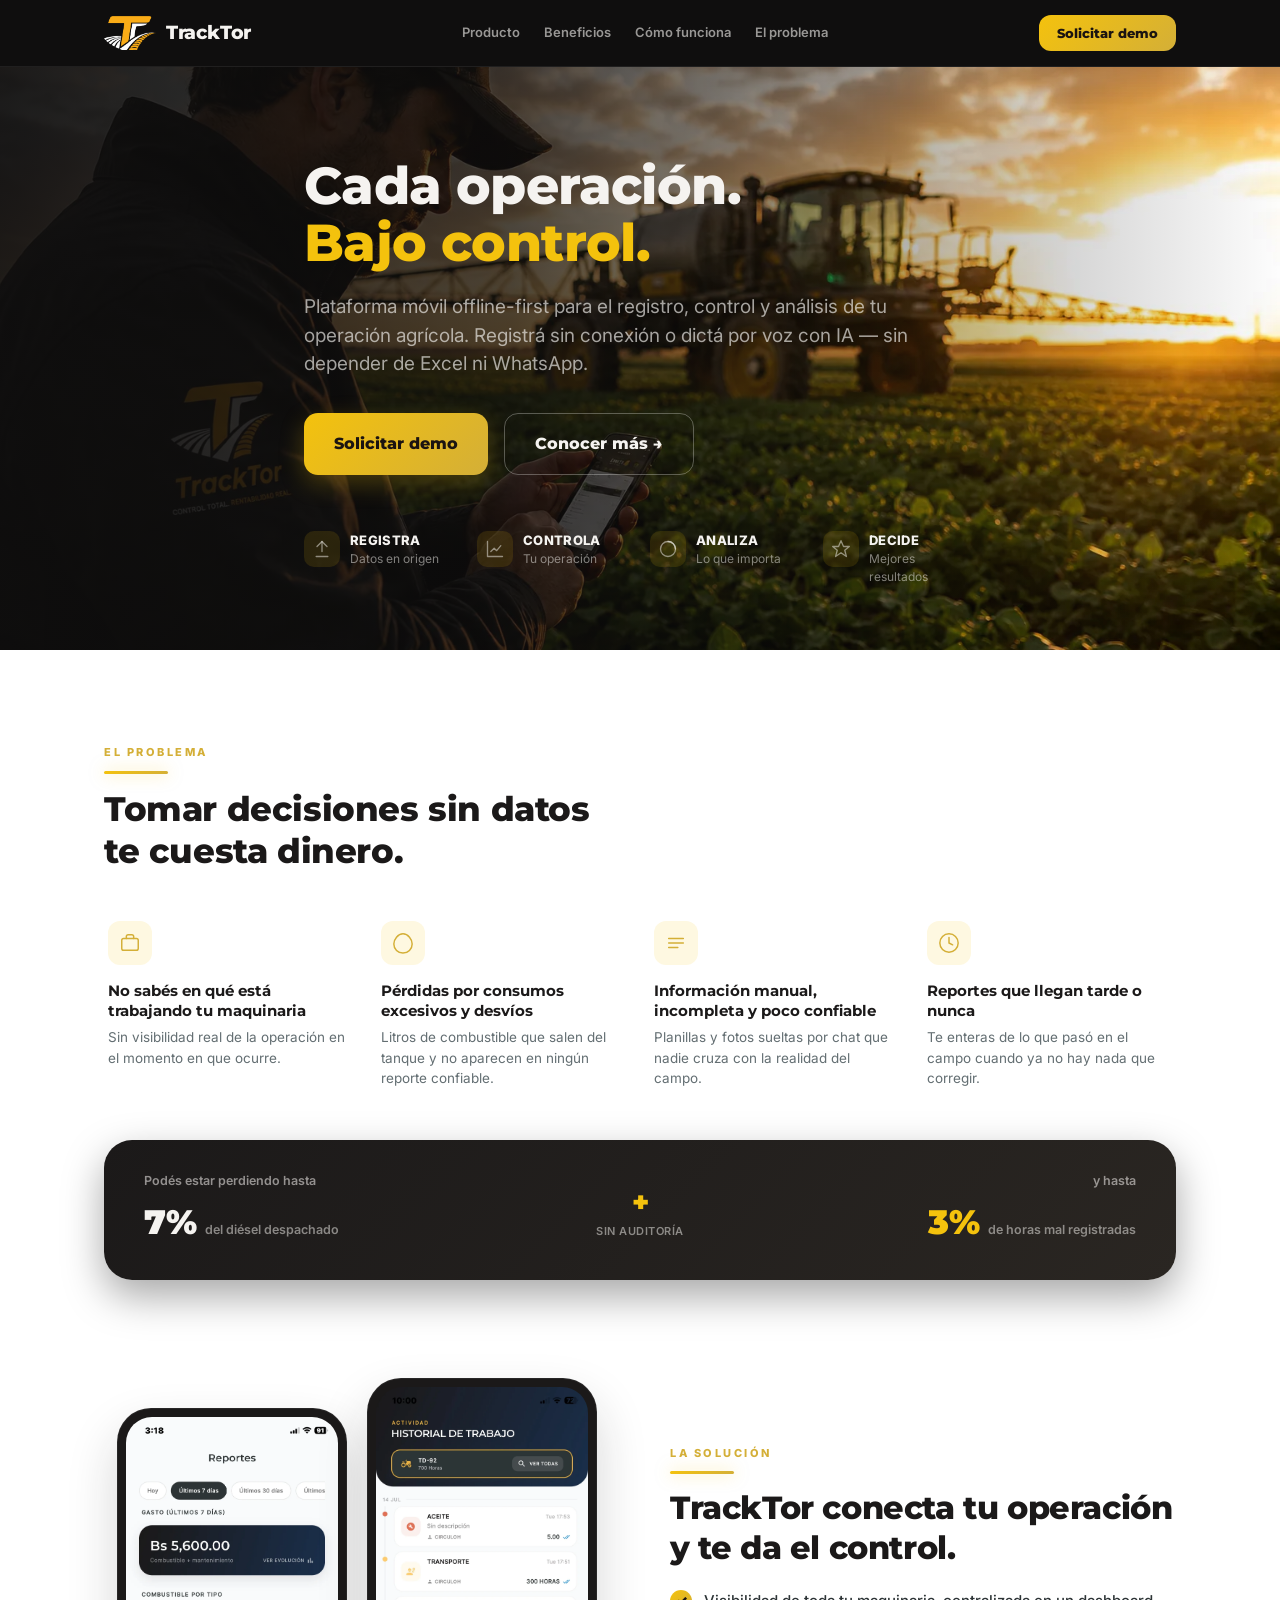
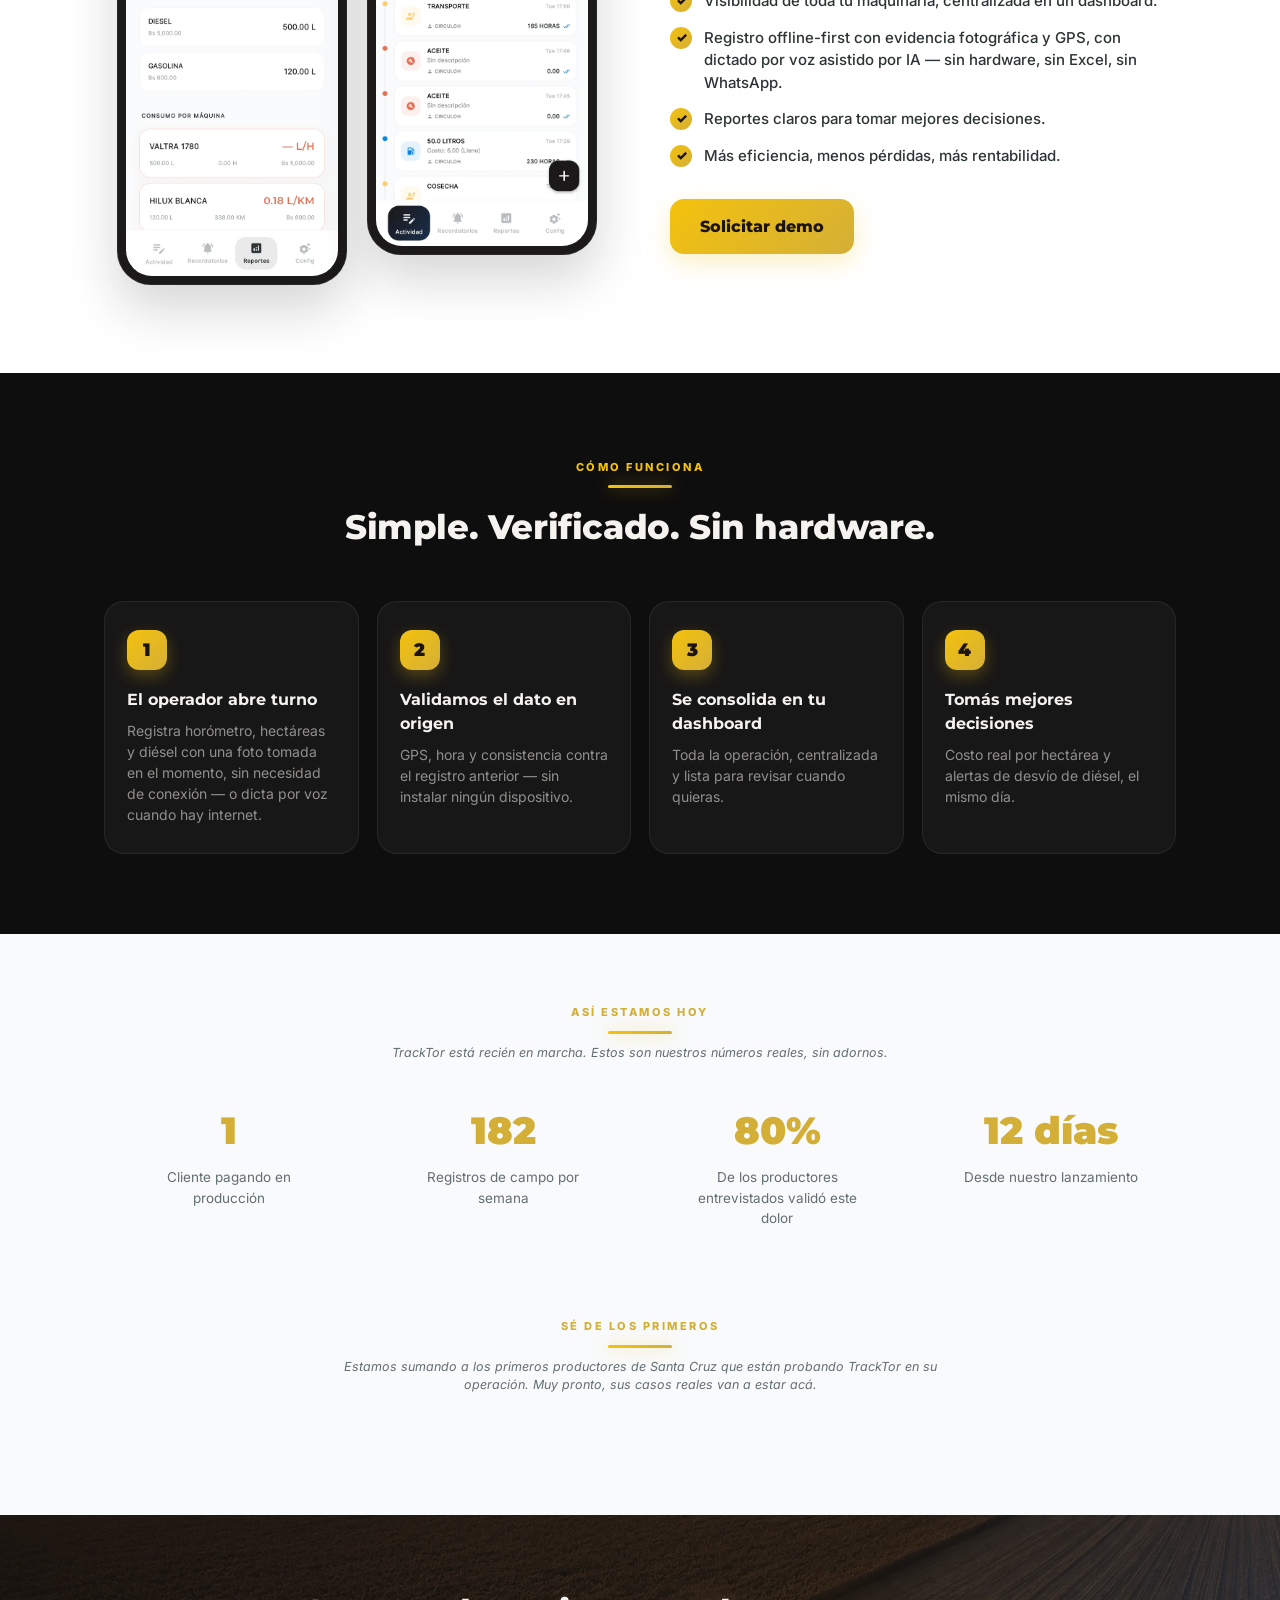
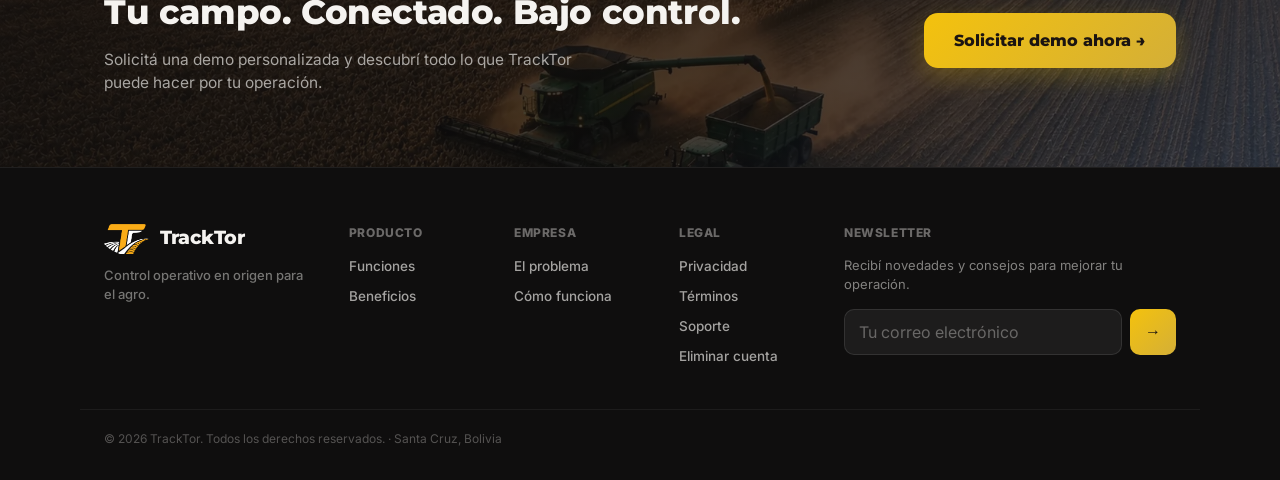
==== index.html @ 46e27c2b "Corrige la responsividad de la landing en móvil El problema principal era scroll horizontal en toda " ====
<!DOCTYPE html>
<html lang="es">
<head>
  <meta charset="UTF-8" />
  <meta name="viewport" content="width=device-width, initial-scale=1.0" />
  <title>TrackTor — Control total, máximo rendimiento.</title>
  <meta name="description" content="TrackTor digitaliza la operación de tus maquinarias en el origen. Registro asistido con evidencia fotográfica y GPS, sin depender de Excel ni WhatsApp, y reportes claros para decidir mejor." />
  <link rel="canonical" href="https://tracktor.lat/" />

  <!-- Favicons e íconos -->
  <link rel="icon" href="assets/favicon-32.png" sizes="32x32" type="image/png" />
  <link rel="icon" href="assets/favicon-16.png" sizes="16x16" type="image/png" />
  <link rel="apple-touch-icon" href="assets/apple-touch-icon.png" />
  <link rel="manifest" href="manifest.json" />
  <meta name="theme-color" content="#F5A623" />

  <!-- Open Graph (previews en WhatsApp / redes) -->
  <meta property="og:type" content="website" />
  <meta property="og:site_name" content="TrackTor" />
  <meta property="og:url" content="https://tracktor.lat/" />
  <meta property="og:title" content="TrackTor — Control total, máximo rendimiento." />
  <meta property="og:description" content="Plataforma móvil para el registro verificado, control y análisis de la operación agrícola, sin depender de Excel ni WhatsApp." />
  <meta property="og:image" content="https://tracktor.lat/assets/og-image.jpg" />
  <meta property="og:locale" content="es_BO" />
  <meta name="twitter:card" content="summary_large_image" />
  <meta name="twitter:title" content="TrackTor — Control total, máximo rendimiento." />
  <meta name="twitter:description" content="Monitoreo en tiempo real de toda tu maquinaria, sin depender de Excel ni WhatsApp." />
  <meta name="twitter:image" content="https://tracktor.lat/assets/og-image.jpg" />

  <!-- Tipografía TrackTor: Montserrat (títulos/KPIs) + Inter (cuerpo) -->
  <link rel="preconnect" href="https://fonts.googleapis.com" />
  <link rel="preconnect" href="https://fonts.gstatic.com" crossorigin />
  <link href="https://fonts.googleapis.com/css2?family=Inter:wght@400;500;600;700&family=Montserrat:wght@600;700;800;900&display=swap" rel="stylesheet" />

  <!-- Precarga del hero para mejorar LCP -->
  <link rel="preload" as="image" href="assets/hero-user-tracktor.webp" />

  <link rel="stylesheet" href="styles.css" />
</head>
<body>
  <!-- ============ NAV ============ -->
  <header class="nav">
    <div class="container nav__inner">
      <div class="brand">
        <img src="assets/logo-foreground-dark-icon.png" alt="TrackTor" class="brand__logo" width="719" height="472" />
        <span class="brand__name">TrackTor</span>
      </div>
      <nav class="nav__links" id="navLinks">
        <a href="#solution" class="nav__link">Producto</a>
        <a href="#results" class="nav__link">Beneficios</a>
        <a href="#how" class="nav__link">Cómo funciona</a>
        <a href="#problem" class="nav__link">El problema</a>
      </nav>
      <div class="nav__actions">
        <button class="btn btn--blue btn--sm" data-cta="nav">Solicitar demo</button>
        <button class="nav__toggle" id="navToggle" type="button"
                aria-label="Abrir menú" aria-expanded="false" aria-controls="navLinks">
          <span></span><span></span><span></span>
        </button>
      </div>
    </div>
  </header>

  <!-- ============ HERO ============ -->
  <section id="hero" class="hero" style="background-image: url('assets/hero-user-tracktor.webp');">
    <div class="container hero__inner">
      <h1 class="hero__title">Cada operación.<br /><em>Bajo control.</em></h1>
      <p class="hero__subtitle">
        Plataforma móvil offline-first para el registro, control y análisis de tu
        operación agrícola. Registrá sin conexión o dictá por voz con IA — sin
        depender de Excel ni WhatsApp.
      </p>
      <div class="hero__actions">
        <button class="btn btn--primary btn--lg" data-cta="hero">Solicitar demo</button>
        <a href="#how" class="btn btn--ghost btn--lg">Conocer más →</a>
      </div>
      <div class="hero__pillars">
        <div class="pillar">
          <span class="pillar__icon">
            <svg width="20" height="20" viewBox="0 0 24 24" fill="none" stroke="currentColor" stroke-width="1.6" stroke-linecap="round" stroke-linejoin="round"><path d="M12 3v12"/><path d="M6 9l6-6 6 6"/><path d="M5 21h14"/></svg>
          </span>
          <div><strong>Registra</strong><span>Datos en origen</span></div>
        </div>
        <div class="pillar">
          <span class="pillar__icon">
            <svg width="20" height="20" viewBox="0 0 24 24" fill="none" stroke="currentColor" stroke-width="1.6" stroke-linecap="round" stroke-linejoin="round"><path d="M3 3v18h18"/><path d="M7 15l4-4 3 3 5-6"/></svg>
          </span>
          <div><strong>Controla</strong><span>Tu operación</span></div>
        </div>
        <div class="pillar">
          <span class="pillar__icon">
            <svg width="20" height="20" viewBox="0 0 24 24" fill="none" stroke="currentColor" stroke-width="1.6" stroke-linecap="round" stroke-linejoin="round"><circle cx="12" cy="12" r="9"/><path d="M12 3a9 9 0 0 1 9 9"/></svg>
          </span>
          <div><strong>Analiza</strong><span>Lo que importa</span></div>
        </div>
        <div class="pillar">
          <span class="pillar__icon">
            <svg width="20" height="20" viewBox="0 0 24 24" fill="none" stroke="currentColor" stroke-width="1.6" stroke-linecap="round" stroke-linejoin="round"><path d="M12 2l3 7h7l-5.5 4.5L18.5 21 12 16.5 5.5 21l2-7.5L2 9h7z"/></svg>
          </span>
          <div><strong>Decide</strong><span>Mejores resultados</span></div>
        </div>
      </div>
    </div>
  </section>

  <!-- ============ EL PROBLEMA ============ -->
  <section id="problem" class="problem">
    <div class="container">
      <div class="problem__head">
        <span class="section-header speed-line">EL PROBLEMA</span>
        <h2 class="problem__title">Tomar decisiones sin datos<br />te cuesta dinero.</h2>
      </div>
      <div class="problem__grid">
        <div class="problem__item">
          <div class="problem__icon">
            <svg width="22" height="22" viewBox="0 0 24 24" fill="none" stroke="currentColor" stroke-width="1.6" stroke-linecap="round" stroke-linejoin="round"><rect x="3" y="7" width="18" height="13" rx="2"/><path d="M8 7V5a2 2 0 0 1 2-2h4a2 2 0 0 1 2 2v2"/></svg>
          </div>
          <h3>No sabés en qué está trabajando tu maquinaria</h3>
          <p>Sin visibilidad real de la operación en el momento en que ocurre.</p>
        </div>
        <div class="problem__item">
          <div class="problem__icon">
            <svg width="22" height="22" viewBox="0 0 24 24" fill="none" stroke="currentColor" stroke-width="1.6" stroke-linecap="round" stroke-linejoin="round"><path d="M12 2C6.48 2 2 8 2 13a10 10 0 0 0 20 0c0-5-4.48-11-10-11z"/></svg>
          </div>
          <h3>Pérdidas por consumos excesivos y desvíos</h3>
          <p>Litros de combustible que salen del tanque y no aparecen en ningún reporte confiable.</p>
        </div>
        <div class="problem__item">
          <div class="problem__icon">
            <svg width="22" height="22" viewBox="0 0 24 24" fill="none" stroke="currentColor" stroke-width="1.6" stroke-linecap="round" stroke-linejoin="round"><path d="M4 7h16M4 12h16M4 17h10"/></svg>
          </div>
          <h3>Información manual, incompleta y poco confiable</h3>
          <p>Planillas y fotos sueltas por chat que nadie cruza con la realidad del campo.</p>
        </div>
        <div class="problem__item">
          <div class="problem__icon">
            <svg width="22" height="22" viewBox="0 0 24 24" fill="none" stroke="currentColor" stroke-width="1.6" stroke-linecap="round" stroke-linejoin="round"><circle cx="12" cy="12" r="10"/><polyline points="12 6 12 12 16 14"/></svg>
          </div>
          <h3>Reportes que llegan tarde o nunca</h3>
          <p>Te enteras de lo que pasó en el campo cuando ya no hay nada que corregir.</p>
        </div>
      </div>
      <div class="problem__value">
        <div class="problem__value-block">
          <span class="problem__value-label">Podés estar perdiendo hasta</span>
          <strong class="problem__value-amount">7%<span>del diésel despachado</span></strong>
        </div>
        <div class="problem__value-multiplier">+<span>sin auditoría</span></div>
        <div class="problem__value-block">
          <span class="problem__value-label">y hasta</span>
          <strong class="problem__value-amount problem__value-amount--gold">3%<span>de horas mal registradas</span></strong>
        </div>
      </div>
    </div>
  </section>

  <!-- ============ LA SOLUCIÓN ============ -->
  <section id="solution" class="solution">
    <div class="container solution__inner">
      <div class="solution__phones">
        <figure class="phone phone--tall">
          <img src="assets/screenshots/report.webp" alt="Reportes de gasto y consumo en la app TrackTor" loading="lazy" width="1170" height="2532" />
        </figure>
        <figure class="phone phone--tall phone--offset">
          <img src="assets/screenshots/history.webp" alt="Historial de trabajo en la app TrackTor" loading="lazy" width="1170" height="2532" />
        </figure>
      </div>
      <div class="solution__copy">
        <span class="section-header speed-line">LA SOLUCIÓN</span>
        <h2 class="solution__title">TrackTor conecta tu operación y te da el control.</h2>
        <ul class="checklist">
          <li><span class="checklist__icon">✓</span> Visibilidad de toda tu maquinaria, centralizada en un dashboard.</li>
          <li><span class="checklist__icon">✓</span> Registro offline-first con evidencia fotográfica y GPS, con dictado por voz asistido por IA — sin hardware, sin Excel, sin WhatsApp.</li>
          <li><span class="checklist__icon">✓</span> Reportes claros para tomar mejores decisiones.</li>
          <li><span class="checklist__icon">✓</span> Más eficiencia, menos pérdidas, más rentabilidad.</li>
        </ul>
        <button class="btn btn--primary btn--lg" data-cta="solution">Solicitar demo</button>
      </div>
    </div>
  </section>

  <!-- ============ CÓMO FUNCIONA ============ -->
  <section id="how" class="how">
    <div class="container">
      <div class="how__head">
        <span class="section-header speed-line">CÓMO FUNCIONA</span>
        <h2 class="how__title">Simple. Verificado. Sin hardware.</h2>
      </div>
      <div class="how__grid">
        <div class="how__step">
          <span class="how__num">1</span>
          <h3>El operador abre turno</h3>
          <p>Registra horómetro, hectáreas y diésel con una foto tomada en el momento, sin necesidad de conexión — o dicta por voz cuando hay internet.</p>
        </div>
        <div class="how__step">
          <span class="how__num">2</span>
          <h3>Validamos el dato en origen</h3>
          <p>GPS, hora y consistencia contra el registro anterior — sin instalar ningún dispositivo.</p>
        </div>
        <div class="how__step">
          <span class="how__num">3</span>
          <h3>Se consolida en tu dashboard</h3>
          <p>Toda la operación, centralizada y lista para revisar cuando quieras.</p>
        </div>
        <div class="how__step">
          <span class="how__num">4</span>
          <h3>Tomás mejores decisiones</h3>
          <p>Costo real por hectárea y alertas de desvío de diésel, el mismo día.</p>
        </div>
      </div>
    </div>
  </section>

  <!-- ============ TRACCIÓN REAL ============ -->
  <section id="results" class="results">
    <div class="container">
      <div class="results__head">
        <span class="section-header speed-line">ASÍ ESTAMOS HOY</span>
        <p class="results__note">TrackTor está recién en marcha. Estos son nuestros números reales, sin adornos.</p>
      </div>
      <div class="results__grid">
        <div class="results__item">
          <div class="results__value">1</div>
          <p>Cliente pagando en producción</p>
        </div>
        <div class="results__item">
          <div class="results__value">182</div>
          <p>Registros de campo por semana</p>
        </div>
        <div class="results__item">
          <div class="results__value">80%</div>
          <p>De los productores entrevistados validó este dolor</p>
        </div>
        <div class="results__item">
          <div class="results__value">12 días</div>
          <p>Desde nuestro lanzamiento</p>
        </div>
      </div>
    </div>
  </section>

  <!-- ============ PRÓXIMOS CASOS ============ -->
  <section id="testimonials" class="testimonials">
    <div class="container">
      <div class="testimonials__head">
        <span class="section-header speed-line">SÉ DE LOS PRIMEROS</span>
        <p class="testimonials__note">Estamos sumando a los primeros productores de Santa Cruz que están probando TrackTor en su operación. Muy pronto, sus casos reales van a estar acá.</p>
      </div>
    </div>
  </section>

  <!-- ============ CTA FINAL ============ -->
  <section id="closer" class="closer" style="background-image: url('assets/foot-dron.webp');">
    <div class="container closer__inner">
      <div>
        <h2 class="closer__title">Tu campo. Conectado. Bajo control.</h2>
        <p class="closer__sub">Solicitá una demo personalizada y descubrí todo lo que TrackTor puede hacer por tu operación.</p>
      </div>
      <button class="btn btn--accent btn--lg" data-cta="closer">Solicitar demo ahora →</button>
    </div>
  </section>

  <footer class="footer">
    <div class="container footer__grid">
      <div class="footer__brand">
        <div class="brand">
          <img src="assets/logo-foreground-dark-icon.png" alt="TrackTor" class="footer__logo" />
          <span class="brand__name">TrackTor</span>
        </div>
        <span class="footer__tagline">Control operativo en origen para el agro.</span>
      </div>
      <div class="footer__col">
        <h4>Producto</h4>
        <a href="#solution">Funciones</a>
        <a href="#results">Beneficios</a>
      </div>
      <div class="footer__col">
        <h4>Empresa</h4>
        <a href="#problem">El problema</a>
        <a href="#how">Cómo funciona</a>
      </div>
      <div class="footer__col">
        <h4>Legal</h4>
        <a href="/privacidad.html">Privacidad</a>
        <a href="/terminos.html">Términos</a>
        <a href="/soporte.html">Soporte</a>
        <a href="/eliminar-cuenta.html">Eliminar cuenta</a>
      </div>
      <div class="footer__col footer__newsletter">
        <h4>Newsletter</h4>
        <p>Recibí novedades y consejos para mejorar tu operación.</p>
        <form id="newsletterForm" class="newsletter__form" novalidate>
          <input type="email" name="email" placeholder="Tu correo electrónico" required />
          <button type="submit" aria-label="Suscribirme">→</button>
        </form>
      </div>
    </div>
    <div class="container">
      <p class="footer__note">© 2026 TrackTor. Todos los derechos reservados. · Santa Cruz, Bolivia</p>
    </div>
  </footer>

  <!-- ============ MODAL: FLUJO ============ -->
  <div class="modal" id="modal" aria-hidden="true">
    <div class="modal__backdrop" data-close></div>
    <div class="modal__dialog" role="dialog" aria-modal="true" aria-labelledby="modalTitle">
      <button class="modal__close" data-close aria-label="Cerrar">&times;</button>

      <!-- PASO 1: Formulario -->
      <div class="step" data-step="form">
        <span class="section-header">PASO 1 DE 2 · TUS DATOS</span>
        <h2 class="modal__title" id="modalTitle">Solicita tu demo</h2>
        <p class="modal__lead">Cupos limitados para esta campaña. Déjanos tus datos y te contactamos.</p>
        <form id="leadForm" novalidate>
          <label class="field">
            <span>Nombre</span>
            <input type="text" name="nombre" required autocomplete="name" placeholder="Tu nombre completo" />
          </label>
          <label class="field">
            <span>Empresa</span>
            <input type="text" name="empresa" required autocomplete="organization" placeholder="Nombre de la propiedad o empresa" />
          </label>
          <label class="field">
            <span>Ubicación de la propiedad</span>
            <input type="text" name="ubicacion" required placeholder="Ej: Pailón, Santa Cruz" />
          </label>
          <label class="field">
            <span>Número de maquinarias</span>
            <input type="number" name="maquinarias" required min="1" inputmode="numeric" placeholder="Ej: 4" />
          </label>
          <label class="field">
            <span>Número de teléfono</span>
            <input type="tel" name="telefono" required inputmode="tel" autocomplete="tel" placeholder="Ej: +591 70000000" />
          </label>
          <button type="submit" class="btn btn--primary btn--block btn--lg">Continuar</button>
        </form>
      </div>

      <!-- PASO 2: Pricing -->
      <div class="step" data-step="pricing" hidden>
        <span class="section-header">PASO 2 DE 2 · TU PRECIO</span>
        <h2 class="modal__title">Pagás solo por las máquinas que gestionás.</h2>
        <p class="modal__lead">
          Las primeras 2 máquinas son gratis. De la tercera en adelante, USD 5.99 por
          máquina al mes. Operadores ilimitados y todas las funciones incluidas.
        </p>
        <div class="plans">
          <button class="plan" data-plan="free">
            <div class="plan__head">
              <span class="plan__name">Empezar gratis</span>
            </div>
            <div class="plan__price"><strong>Gratis</strong><span>/hasta 2 máquinas</span></div>
            <p class="plan__detail">Sin tarjeta. Todas las funciones incluidas.</p>
            <span class="plan__select">Empezar gratis →</span>
          </button>
          <button class="plan" data-plan="seats">
            <div class="plan__head">
              <span class="plan__name">Por máquina</span>
            </div>
            <div class="plan__price"><strong>USD 5.99</strong><span>/máquina al mes</span></div>
            <!-- Precio estimado con las máquinas que declaró en el paso 1 (lo rellena app.js). -->
            <p class="plan__detail" data-seat-estimate>Sumá las máquinas que necesites, cuando las necesites.</p>
            <span class="plan__select">Quiero este precio →</span>
          </button>
        </div>
      </div>

      <!-- PASO 3: Confirmación -->
      <div class="step step--confirm" data-step="confirm" hidden>
        <div class="confirm__check">✓</div>
        <h2 class="modal__title">¡Listo! Ya sos parte de TrackTor.</h2>
        <p class="modal__lead">
          Ya estamos trabajando con productores en Santa Cruz. Revisamos tu perfil y te
          contactamos en un plazo de <strong>3 días hábiles</strong> para activar
          tu cuenta y empezar.
        </p>
        <button class="btn btn--primary btn--block btn--lg" data-close>Entendido</button>
      </div>
    </div>
  </div>

  <script src="app.js"></script>
</body>
</html>
---- styles.css ----
/* ========================================================================
   TrackTor — Landing.
   Hero oscuro (estética del logo: negro + dorado) sobre cuerpo claro.
   ======================================================================== */
:root {
  /* Base clara (cuerpo) */
  --bg: #f9fafb;
  --surface: #ffffff;
  --primary-dark: #1b1919;
  --primary: #2d3436;
  --secondary: #636e72;

  /* Base oscura (hero / tarjetas premium) */
  --dark: #0f0e0e;
  --dark-surface: #1b1919;
  --dark-surface-2: #211f1f;

  /* Dorado / amarillo del logo */
  --gold: #f4c20d;
  --gold-deep: #d4af37;
  --gold-soft: rgba(244, 194, 13, 0.12);

  --green: #00b894;
  --error: #d63031;

  --gold-grad: linear-gradient(135deg, #f4c20d 0%, #d4af37 100%);
  --dark-grad: linear-gradient(135deg, #1b1919 0%, #2a2622 100%);
  --blue-lila-grad: linear-gradient(135deg, #1b1919 0%, #1a2f4c 100%);

  --r-sm: 12px;
  --r-md: 16px;
  --r-lg: 20px;
  --r-xl: 28px;

  --border-soft: rgba(45, 52, 54, 0.07);
  --border-dark: rgba(255, 255, 255, 0.07);
  --border-gold: rgba(244, 194, 13, 0.28);
  --shadow-card: 0 8px 24px rgba(27, 25, 25, 0.06);
  --shadow-dark: 0 16px 40px rgba(0, 0, 0, 0.35);
}

* { box-sizing: border-box; margin: 0; padding: 0; }

html { scroll-behavior: smooth; }

section[id] { scroll-margin-top: 80px; }

body {
  font-family: "Inter", system-ui, sans-serif;
  background: var(--bg);
  color: var(--primary-dark);
  line-height: 1.5;
  -webkit-font-smoothing: antialiased;
}

.container { width: 100%; max-width: 1120px; margin: 0 auto; padding: 0 24px; }

h1, h2, h3 { font-family: "Montserrat", sans-serif; }

.eyebrow,
.section-header {
  display: inline-block;
  font-family: "Inter", sans-serif;
  font-size: 11px;
  font-weight: 800;
  letter-spacing: 2.5px;
  text-transform: uppercase;
  color: var(--gold-deep);
}

/* Línea de velocidad decorativa (eco del swoosh del logo) */
.speed-line { position: relative; }
.speed-line::after {
  content: "";
  display: block;
  width: 64px; height: 3px;
  margin-top: 10px;
  border-radius: 3px;
  background: var(--gold-grad);
  box-shadow: 0 0 16px rgba(244, 194, 13, 0.5);
}

/* ---------------- Botones ---------------- */
.btn {
  display: inline-flex;
  align-items: center;
  justify-content: center;
  font-family: "Montserrat", sans-serif;
  font-weight: 800;
  font-size: 15px;
  border: none;
  border-radius: 14px;
  padding: 16px 24px;
  cursor: pointer;
  text-decoration: none;
  transition: transform 0.15s ease, box-shadow 0.2s ease, background 0.2s ease;
}
.btn:active { transform: scale(0.98); }

.btn--primary,
.btn--accent {
  background: var(--gold-grad);
  color: #1b1411;
  box-shadow: 0 8px 24px rgba(244, 194, 13, 0.25);
}
/* Los efectos de elevación solo aplican donde hay puntero real: en touch el
   :hover se queda "pegado" después de tocar. */
@media (hover: hover) {
  .btn--primary:hover,
  .btn--accent:hover {
    box-shadow: 0 12px 32px rgba(244, 194, 13, 0.42);
    transform: translateY(-2px);
  }
}
.btn--ghost {
  background: transparent;
  color: #f5f3f0;
  border: 1.5px solid rgba(245, 243, 240, 0.3);
}
.btn--ghost:hover { border-color: var(--gold); color: var(--gold); }

.btn--blue {
  background: var(--gold-grad);
  color: #1b1411;
  border: none;
}
@media (hover: hover) {
  .btn--blue:hover {
    box-shadow: 0 8px 24px rgba(244, 194, 13, 0.4);
    transform: translateY(-2px);
  }
}
.btn--lg { padding: 18px 30px; font-size: 16px; }
.btn--sm { padding: 10px 18px; font-size: 13px; border-radius: 12px; }
.btn--block { width: 100%; }

/* ---------------- Nav ---------------- */
.nav {
  position: sticky;
  top: 0;
  z-index: 50;
  background: #0f0e0e;
  border-bottom: 1px solid var(--border-dark);
}
.nav__inner { display: flex; align-items: center; justify-content: space-between; height: 66px; }
.nav__links { display: flex; align-items: center; gap: 24px; }
.nav__link {
  font-family: "Inter", sans-serif;
  font-size: 13px;
  font-weight: 600;
  color: rgba(245, 243, 240, 0.6);
  text-decoration: none;
  transition: color 0.15s ease;
}
.nav__link:hover { color: var(--gold); }
.nav__actions { display: flex; align-items: center; gap: 10px; }

/* Botón hamburguesa — solo visible en móvil (ver bloque responsive). */
.nav__toggle {
  display: none;
  flex-direction: column;
  justify-content: center;
  gap: 5px;
  width: 44px; height: 44px;
  padding: 0 10px;
  background: none;
  border: none;
  cursor: pointer;
}
.nav__toggle span {
  display: block;
  height: 2px;
  border-radius: 2px;
  background: #f5f3f0;
  transition: transform 0.2s ease, opacity 0.15s ease;
}
.nav__toggle[aria-expanded="true"] span:nth-child(1) { transform: translateY(7px) rotate(45deg); }
.nav__toggle[aria-expanded="true"] span:nth-child(2) { opacity: 0; }
.nav__toggle[aria-expanded="true"] span:nth-child(3) { transform: translateY(-7px) rotate(-45deg); }
.brand { display: flex; align-items: center; gap: 10px; }
.brand__logo { display: block; height: 34px; width: auto; }
.brand__name {
  font-family: "Montserrat", sans-serif;
  font-weight: 800;
  font-size: 19px;
  letter-spacing: -0.2px;
  color: #f5f3f0;
}

/* ---------------- Hero ---------------- */
.hero {
  position: relative;
  overflow: hidden;
  padding: 72px 0 64px;
  background-size: cover;
  background-position: center;
  background-repeat: no-repeat;
  color: #f5f3f0;
}
.hero::before {
  content: "";
  position: absolute; inset: 0;
  background: linear-gradient(
    90deg,
    rgba(15, 14, 14, 0.92) 0%,
    rgba(15, 14, 14, 0.75) 40%,
    rgba(15, 14, 14, 0.25) 75%,
    rgba(15, 14, 14, 0) 100%
  );
  z-index: 0;
}
.hero__inner { position: relative; z-index: 1; max-width: 720px; }
.hero__title {
  margin: 18px 0 22px;
  font-size: clamp(32px, 5.2vw, 52px);
  font-weight: 800;
  line-height: 1.1;
  letter-spacing: -0.6px;
  color: #f5f3f0;
}
.hero__title em { font-style: normal; color: var(--gold); }
.hero__subtitle {
  font-size: clamp(16px, 2vw, 19px);
  color: rgba(245, 243, 240, 0.65);
  max-width: 620px;
}
.hero__actions { margin-top: 34px; display: flex; gap: 16px; flex-wrap: wrap; }
.hero__actions .btn { flex: 0 1 auto; }
.hero__pillars {
  margin-top: 56px;
  display: grid;
  grid-template-columns: repeat(4, 1fr);
  gap: 20px;
}
.pillar { display: flex; align-items: flex-start; gap: 10px; }
.pillar__icon {
  width: 36px; height: 36px;
  flex-shrink: 0;
  display: grid; place-items: center;
  border-radius: 10px;
  background: rgba(244, 194, 13, 0.12);
  color: var(--gold);
}
.pillar div { display: flex; flex-direction: column; }
.pillar strong { font-size: 13px; font-weight: 800; letter-spacing: 0.3px; text-transform: uppercase; color: #f5f3f0; }
.pillar span { font-size: 12px; color: rgba(245, 243, 240, 0.5); }

/* ---------------- Problema ---------------- */
.problem { padding: 88px 0 64px; background: var(--surface); }
.problem__head { max-width: 620px; margin-bottom: 44px; }
.problem__title {
  margin: 14px 0 0;
  font-size: clamp(24px, 3.5vw, 34px);
  font-weight: 800;
  letter-spacing: -0.4px;
  line-height: 1.25;
  color: var(--primary-dark);
}
.problem__grid {
  display: grid;
  grid-template-columns: repeat(4, 1fr);
  gap: 20px;
}
.problem__item { padding: 4px; }
.problem__icon {
  width: 44px; height: 44px;
  display: grid; place-items: center;
  border-radius: 12px;
  background: var(--gold-soft);
  color: var(--gold-deep);
  margin-bottom: 16px;
}
.problem__item h3 { font-size: 15px; font-weight: 700; margin-bottom: 6px; color: var(--primary-dark); line-height: 1.35; }
.problem__item p { font-size: 13.5px; color: var(--secondary); line-height: 1.5; }

.problem__value {
  margin-top: 48px;
  display: grid;
  grid-template-columns: 1fr auto 1fr;
  align-items: center;
  gap: 28px;
  padding: 32px 40px;
  background: var(--dark-grad);
  border-radius: var(--r-xl);
  box-shadow: var(--shadow-dark);
}
.problem__value-block { display: flex; flex-direction: column; gap: 6px; }
.problem__value-block:last-child { text-align: right; align-items: flex-end; }
.problem__value-label { font-size: 12.5px; font-weight: 600; color: rgba(245, 243, 240, 0.55); }
.problem__value-amount {
  font-family: "Montserrat", sans-serif;
  font-size: clamp(26px, 3vw, 34px);
  font-weight: 900;
  color: #f5f3f0;
  display: flex;
  align-items: baseline;
  gap: 8px;
}
.problem__value-block:last-child .problem__value-amount { justify-content: flex-end; }
.problem__value-amount span { font-family: "Inter", sans-serif; font-size: 12.5px; font-weight: 600; color: rgba(245, 243, 240, 0.5); }
.problem__value-amount--gold { color: var(--gold); }
.problem__value-multiplier {
  display: flex;
  flex-direction: column;
  align-items: center;
  font-family: "Montserrat", sans-serif;
  font-size: 28px;
  font-weight: 900;
  color: var(--gold);
  white-space: nowrap;
}
.problem__value-multiplier span { font-family: "Inter", sans-serif; font-size: 11px; font-weight: 600; color: rgba(245, 243, 240, 0.5); text-transform: uppercase; letter-spacing: 0.5px; }

/* ---------------- Solución ---------------- */
.solution { padding: 64px 0 88px; background: var(--surface); }
.solution__inner {
  display: grid;
  grid-template-columns: 1fr 1fr;
  align-items: center;
  gap: 60px;
}
/* min-width:0 evita que el contenido intrínseco (los mockups) fije un ancho
   mínimo mayor que la columna y desborde la página en pantallas angostas. */
.solution__inner > * { min-width: 0; }
.solution__phones {
  display: flex;
  align-items: flex-end;
  gap: 20px;
  justify-content: center;
  max-width: 100%;
}
.solution__copy .checklist { list-style: none; margin: 22px 0 32px; display: grid; gap: 14px; }
.checklist li {
  display: flex;
  align-items: flex-start;
  gap: 12px;
  font-size: 15px;
  color: var(--primary);
  font-weight: 500;
}
.checklist__icon {
  flex-shrink: 0;
  width: 22px; height: 22px;
  display: grid; place-items: center;
  border-radius: 50%;
  background: var(--gold-grad);
  color: #1b1411;
  font-size: 13px;
  font-weight: 900;
}
.solution__title {
  margin: 14px 0 8px;
  font-size: clamp(24px, 3.5vw, 32px);
  font-weight: 800;
  letter-spacing: -0.4px;
  line-height: 1.25;
  color: var(--primary-dark);
}
.phone {
  margin: 0;
  border-radius: 34px;
  background: var(--primary-dark);
  padding: 8px;
  border: 1px solid rgba(255, 255, 255, 0.06);
  box-shadow: 0 24px 50px rgba(27, 25, 25, 0.18);
  overflow: hidden;
}
.phone img { display: block; width: 100%; height: auto; border-radius: 26px; }
/* flex-shrink habilitado: los mockups se encogen con la pantalla en vez de
   forzar scroll horizontal. */
.phone--tall { flex: 0 1 230px; width: 230px; min-width: 0; }
.phone--offset { transform: translateY(-30px); }

/* ---------------- Cómo funciona ---------------- */
.how { padding: 80px 0; background: var(--dark); color: #f5f3f0; }
.how .section-header { color: var(--gold); }
.how__head { text-align: center; max-width: 600px; margin: 0 auto 48px; }
.how__head .speed-line::after { margin-left: auto; margin-right: auto; }
.how__title {
  margin: 14px 0 0;
  font-size: clamp(24px, 3.5vw, 34px);
  font-weight: 800;
  letter-spacing: -0.4px;
  color: #f5f3f0;
}
.how__grid {
  display: grid;
  grid-template-columns: repeat(4, 1fr);
  gap: 18px;
}
.how__step {
  background: rgba(255, 255, 255, 0.04);
  border: 1px solid var(--border-dark);
  border-radius: var(--r-lg);
  padding: 28px 22px;
  transition: border-color 0.2s ease, transform 0.2s ease;
}
@media (hover: hover) {
  .how__step:hover { border-color: var(--border-gold); transform: translateY(-3px); }
}
.how__num {
  display: grid; place-items: center;
  width: 40px; height: 40px;
  border-radius: 12px;
  font-family: "Montserrat", sans-serif;
  font-weight: 900;
  font-size: 18px;
  color: #1b1411;
  background: var(--gold-grad);
  box-shadow: 0 6px 16px rgba(244, 194, 13, 0.28);
  margin-bottom: 18px;
}
.how__step h3 { font-size: 16px; font-weight: 700; margin-bottom: 8px; color: #f5f3f0; }
.how__step p { font-size: 14px; color: rgba(245, 243, 240, 0.55); line-height: 1.5; }

/* ---------------- Resultados ---------------- */
.results { padding: 64px 0; background: var(--bg); }
.results__head { text-align: center; max-width: 640px; margin: 0 auto 40px; }
.results__head .speed-line::after { margin-left: auto; margin-right: auto; }
.results__note { margin-top: 10px; font-size: 12.5px; color: var(--secondary); font-style: italic; }
.results__grid {
  display: grid;
  grid-template-columns: repeat(4, 1fr);
  gap: 24px;
  text-align: center;
}
.results__value {
  font-family: "Montserrat", sans-serif;
  font-weight: 900;
  font-size: clamp(28px, 4vw, 38px);
  color: var(--gold-deep);
  margin-bottom: 8px;
}
.results__item p { font-size: 13.5px; color: var(--secondary); max-width: 180px; margin: 0 auto; }

/* ---------------- Testimonios ---------------- */
.testimonials { padding: 20px 0 80px; background: var(--bg); }
.testimonials__head { text-align: center; max-width: 640px; margin: 0 auto 40px; }
.testimonials__head .speed-line::after { margin-left: auto; margin-right: auto; }
.testimonials__note { margin-top: 10px; font-size: 12.5px; color: var(--secondary); font-style: italic; }
.testimonials__grid {
  display: grid;
  grid-template-columns: repeat(3, 1fr);
  gap: 20px;
}
.testimonial {
  background: var(--surface);
  border: 1px solid var(--border-soft);
  border-radius: var(--r-lg);
  padding: 28px 24px;
  box-shadow: var(--shadow-card);
}
.testimonial__quote { font-family: "Montserrat", sans-serif; font-size: 32px; color: var(--gold); line-height: 1; display: block; margin-bottom: 6px; }
.testimonial p { font-size: 14.5px; color: var(--primary); line-height: 1.55; margin-bottom: 20px; }
.testimonial footer { display: flex; align-items: center; gap: 12px; }
.testimonial__avatar {
  width: 38px; height: 38px;
  border-radius: 50%;
  display: grid; place-items: center;
  background: var(--gold-soft);
  color: var(--gold-deep);
  font-weight: 800;
  font-size: 13px;
  flex-shrink: 0;
}
.testimonial footer strong { display: block; font-size: 13.5px; color: var(--primary-dark); }
.testimonial footer span { font-size: 12px; color: var(--secondary); }

/* ---------------- Closer ---------------- */
.closer {
  position: relative;
  overflow: hidden;
  padding: 72px 0;
  background-size: cover;
  background-position: center;
  background-repeat: no-repeat;
  color: #f5f3f0;
}
.closer::before {
  content: "";
  position: absolute; inset: 0;
  background: linear-gradient(135deg, rgba(15, 14, 14, 0.9) 0%, rgba(15, 14, 14, 0.75) 60%, rgba(26, 47, 76, 0.65) 100%);
  z-index: 0;
}
.closer__inner {
  position: relative;
  z-index: 1;
  display: flex;
  align-items: center;
  justify-content: space-between;
  gap: 32px;
  flex-wrap: wrap;
}
.closer__title { font-size: clamp(24px, 3.6vw, 34px); font-weight: 800; letter-spacing: -0.4px; margin-bottom: 10px; }
.closer__sub { color: rgba(245, 243, 240, 0.65); font-size: 15.5px; max-width: 480px; }

/* ---------------- Footer ---------------- */
.footer { background: var(--dark); border-top: 1px solid var(--border-dark); padding: 56px 0 28px; color: #f5f3f0; }
.footer__grid {
  display: grid;
  grid-template-columns: 1.6fr 1fr 1fr 1fr 1.4fr;
  gap: 32px;
  padding-bottom: 32px;
  border-bottom: 1px solid rgba(255, 255, 255, 0.06);
  margin-bottom: 20px;
}
.footer__brand { display: flex; flex-direction: column; gap: 12px; }
.footer__logo { height: 30px; width: auto; }
.footer__tagline { font-size: 13px; color: rgba(245, 243, 240, 0.45); font-weight: 500; }
.footer__col h4 { font-size: 12px; font-weight: 800; letter-spacing: 0.6px; text-transform: uppercase; color: rgba(245, 243, 240, 0.4); margin-bottom: 14px; }
.footer__col a {
  display: block;
  font-size: 13.5px;
  font-weight: 500;
  color: rgba(245, 243, 240, 0.65);
  text-decoration: none;
  margin-bottom: 10px;
  transition: color 0.15s ease;
}
.footer__col a:hover { color: var(--gold); }
.footer__newsletter p { font-size: 13px; color: rgba(245, 243, 240, 0.5); margin-bottom: 14px; }
.newsletter__form { display: flex; gap: 8px; }
.newsletter__form input {
  flex: 1;
  min-width: 0;
  font-family: "Inter", sans-serif;
  font-size: 16px; /* evita el zoom automático de iOS al enfocar */
  color: #f5f3f0;
  background: rgba(255, 255, 255, 0.06);
  border: 1px solid rgba(255, 255, 255, 0.1);
  border-radius: 10px;
  padding: 12px 14px;
  min-height: 46px;
}
.newsletter__form input::placeholder { color: rgba(245, 243, 240, 0.35); }
.newsletter__form input:focus { outline: none; border-color: var(--gold-deep); }
.newsletter__form button {
  flex-shrink: 0;
  width: 46px;
  min-height: 46px;
  border: none;
  border-radius: 10px;
  background: var(--gold-grad);
  color: #1b1411;
  font-weight: 800;
  font-size: 16px;
  cursor: pointer;
}
.footer__note { font-size: 12px; color: rgba(245, 243, 240, 0.3); padding-bottom: 4px; }

/* ---------------- Modal ---------------- */
.modal {
  position: fixed; inset: 0; z-index: 100;
  display: none;
  align-items: center; justify-content: center;
  padding: 20px;
  padding-top: max(20px, env(safe-area-inset-top));
  padding-bottom: max(20px, env(safe-area-inset-bottom));
}
.modal.is-open { display: flex; }
.modal__backdrop {
  position: absolute; inset: 0;
  background: rgba(15, 14, 14, 0.6);
  backdrop-filter: blur(5px);
}
.modal__dialog {
  position: relative;
  width: 100%; max-width: 480px;
  /* dvh sigue a la barra de direcciones del navegador móvil; vh es el fallback. */
  max-height: 92vh;
  max-height: 92dvh;
  overflow-y: auto;
  -webkit-overflow-scrolling: touch;
  background: var(--bg);
  border-radius: var(--r-xl);
  padding: 38px 32px;
  box-shadow: 0 24px 64px rgba(0, 0, 0, 0.3);
  animation: pop 0.22s ease;
}
@keyframes pop { from { opacity: 0; transform: translateY(12px) scale(0.98); } to { opacity: 1; transform: none; } }
.modal__close {
  position: absolute; top: 16px; right: 18px;
  background: none; border: none;
  font-size: 28px; line-height: 1;
  color: var(--secondary); cursor: pointer;
  transition: color 0.15s ease;
}
.modal__close:hover { color: var(--gold-deep); }
.modal__title { font-size: 22px; font-weight: 800; margin: 10px 0 6px; color: var(--primary-dark); }
.modal__lead { font-size: 14px; color: var(--secondary); margin-bottom: 24px; }

.field { display: block; margin-bottom: 16px; }
.field > span {
  display: block;
  font-size: 12px; font-weight: 600;
  color: var(--secondary);
  margin-bottom: 6px;
}
.field input {
  width: 100%;
  font-family: "Inter", sans-serif;
  /* 16px es el mínimo que evita que iOS Safari haga zoom al enfocar el campo. */
  font-size: 16px; font-weight: 500;
  color: var(--primary-dark);
  background: #f3f4f6;
  border: 1px solid transparent;
  border-radius: 10px;
  padding: 14px 16px;
  transition: border-color 0.15s ease, box-shadow 0.15s ease, background 0.15s ease;
}
.field input::placeholder { color: rgba(99, 110, 114, 0.45); }
.field input:focus {
  outline: none;
  border-color: var(--gold-deep);
  background: #fff;
  box-shadow: 0 0 0 3px var(--gold-soft);
}
.field input.invalid { border-color: var(--error); background: rgba(214, 48, 49, 0.04); }

.plans { display: grid; gap: 14px; }
.plan {
  text-align: left;
  background: var(--surface);
  border: 1px solid var(--border-soft);
  border-radius: var(--r-lg);
  padding: 22px;
  cursor: pointer;
  transition: border-color 0.15s ease, box-shadow 0.2s ease, transform 0.15s ease;
}
@media (hover: hover) {
  .plan:hover {
    border-color: var(--gold-deep);
    box-shadow: 0 10px 28px rgba(244, 194, 13, 0.15);
    transform: translateY(-2px);
  }
}
.plan:active { border-color: var(--gold-deep); }
.plan__name { font-family: "Inter", sans-serif; font-size: 12px; font-weight: 800; letter-spacing: 0.5px; text-transform: uppercase; color: var(--secondary); }
.plan__price { font-family: "Montserrat", sans-serif; margin: 8px 0 4px; color: var(--primary-dark); }
.plan__price strong { font-size: 30px; font-weight: 900; color: var(--gold-deep); }
.plan__price span { font-size: 14px; color: var(--secondary); margin-left: 4px; }
.plan__detail { font-size: 14px; color: var(--secondary); margin-bottom: 14px; }
.plan__select { font-size: 13px; font-weight: 700; color: var(--gold-deep); }

.step--confirm { text-align: center; padding: 12px 0; }
.confirm__check {
  width: 64px; height: 64px; margin: 0 auto 8px;
  display: grid; place-items: center;
  font-size: 32px; color: var(--green);
  background: rgba(0, 184, 148, 0.12);
  border-radius: 50%;
}

/* ---------------- Responsive ---------------- */
@media (max-width: 900px) {
  .hero__pillars { grid-template-columns: repeat(2, 1fr); }
  .problem__grid { grid-template-columns: repeat(2, 1fr); }
  .solution__inner { grid-template-columns: 1fr; gap: 40px; }
  .solution__phones { order: -1; }
  .how__grid { grid-template-columns: repeat(2, 1fr); }
  .results__grid { grid-template-columns: repeat(2, 1fr); gap: 32px; }
  .testimonials__grid { grid-template-columns: 1fr; }
  .footer__grid { grid-template-columns: 1fr 1fr; }
}

@media (max-width: 860px) {
  /* --- Navegación móvil: los enlaces pasan a un panel desplegable --- */
  .nav__toggle { display: flex; }
  .nav__links {
    position: absolute;
    top: 100%; left: 0; right: 0;
    flex-direction: column;
    align-items: stretch;
    gap: 0;
    padding: 6px 24px 14px;
    background: #0f0e0e;
    border-bottom: 1px solid var(--border-dark);
    box-shadow: 0 16px 32px rgba(0, 0, 0, 0.4);
    /* Oculto por defecto sin display:none, para poder animarlo. */
    visibility: hidden;
    opacity: 0;
    transform: translateY(-8px);
    transition: opacity 0.18s ease, transform 0.18s ease, visibility 0.18s;
  }
  .nav__links.is-open { visibility: visible; opacity: 1; transform: none; }
  .nav__link {
    padding: 15px 2px;           /* área táctil cómoda */
    font-size: 15px;
    color: rgba(245, 243, 240, 0.85);
    border-bottom: 1px solid rgba(255, 255, 255, 0.06);
  }
  .nav__links .nav__link:last-child { border-bottom: none; }
  .nav { position: sticky; }
  .nav__inner { position: relative; }
  .btn--sm { min-height: 44px; }
}

@media (max-width: 640px) {
  /* Menos aire vertical: en móvil el desktop padding alarga mucho el scroll. */
  .hero { padding: 48px 0 44px; }
  .problem { padding: 56px 0 48px; }
  .solution { padding: 48px 0 56px; }
  .how { padding: 56px 0; }
  .results { padding: 48px 0; }
  .testimonials { padding: 16px 0 56px; }
  .closer { padding: 56px 0; }
  .footer { padding: 44px 0 24px; }

  /* El degradado del hero es horizontal en desktop; en móvil el texto queda
     sobre la parte clara de la foto, así que se vuelve vertical. */
  .hero::before {
    background: linear-gradient(
      180deg,
      rgba(15, 14, 14, 0.88) 0%,
      rgba(15, 14, 14, 0.82) 55%,
      rgba(15, 14, 14, 0.72) 100%
    );
  }
  .hero__subtitle { max-width: none; }
  .hero__actions { margin-top: 26px; gap: 12px; }
  .hero__actions .btn { flex: 1 1 100%; }   /* CTA a ancho completo */
  .hero__pillars { margin-top: 36px; gap: 16px; }

  .problem__grid { grid-template-columns: 1fr; gap: 24px; }
  .problem__head { margin-bottom: 32px; }
  .problem__value {
    margin-top: 32px;
    grid-template-columns: 1fr;
    text-align: center;
    padding: 28px 22px;
    gap: 18px;
  }
  .problem__value-block:last-child { text-align: center; align-items: center; }
  .problem__value-block { align-items: center; }
  .problem__value-amount { justify-content: center; }
  .problem__value-block:last-child .problem__value-amount { justify-content: center; }

  .how__grid { grid-template-columns: 1fr; }
  .how__step { padding: 22px 20px; }
  .results__grid { grid-template-columns: 1fr 1fr; gap: 26px; }

  .closer__inner { flex-direction: column; align-items: stretch; text-align: left; gap: 24px; }
  .closer__inner .btn { width: 100%; }

  .footer__grid { grid-template-columns: 1fr; gap: 24px; }
  /* Enlaces del footer con altura táctil real (antes 20px). */
  .footer__col a { padding: 12px 0; margin-bottom: 0; }

  .modal { padding: 12px; padding-bottom: max(12px, env(safe-area-inset-bottom)); }
  .modal__dialog { padding: 30px 20px; border-radius: var(--r-lg); }
  .modal__title { font-size: 20px; }
  .plan { padding: 18px; }
}

@media (max-width: 380px) {
  .container { padding: 0 18px; }
  .brand__name { font-size: 17px; }
  .btn--sm { padding: 10px 14px; font-size: 12.5px; }
  .hero__pillars { grid-template-columns: 1fr; gap: 14px; }
  .results__grid { grid-template-columns: 1fr; gap: 22px; }
}
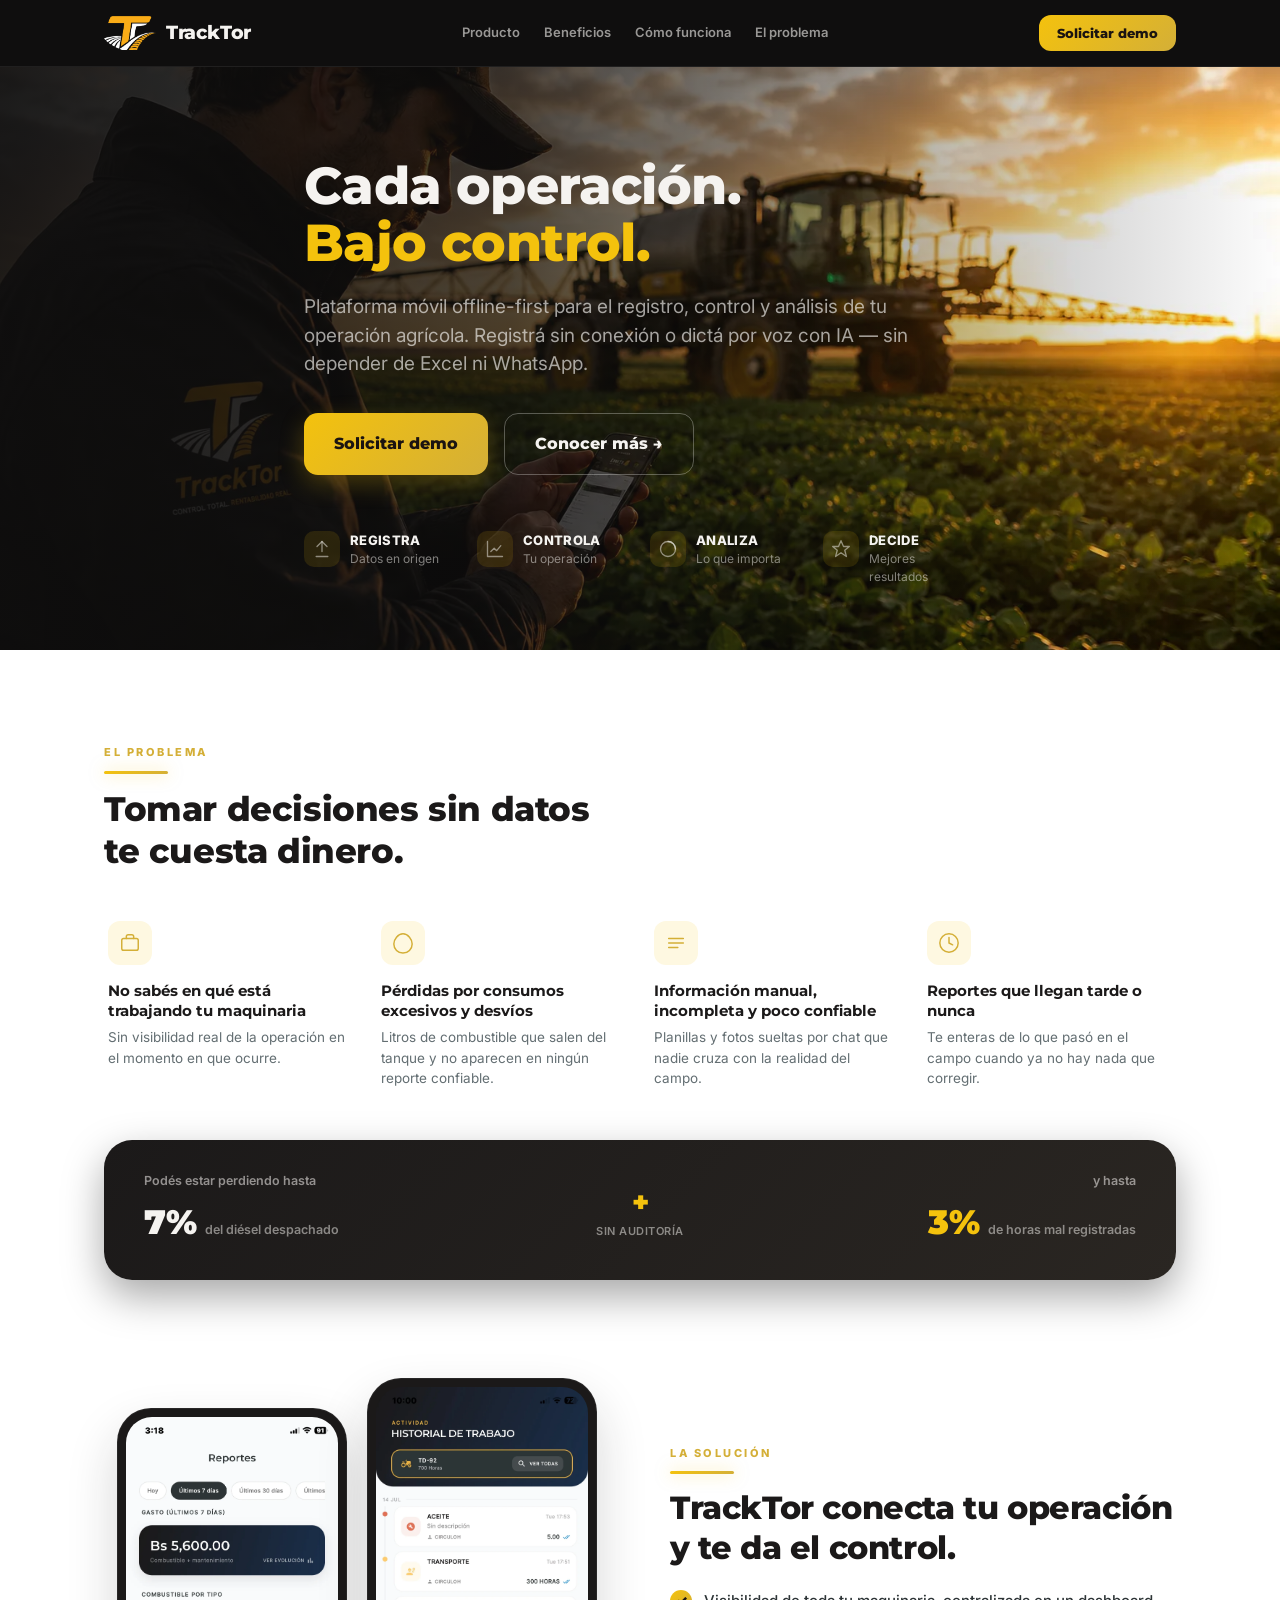
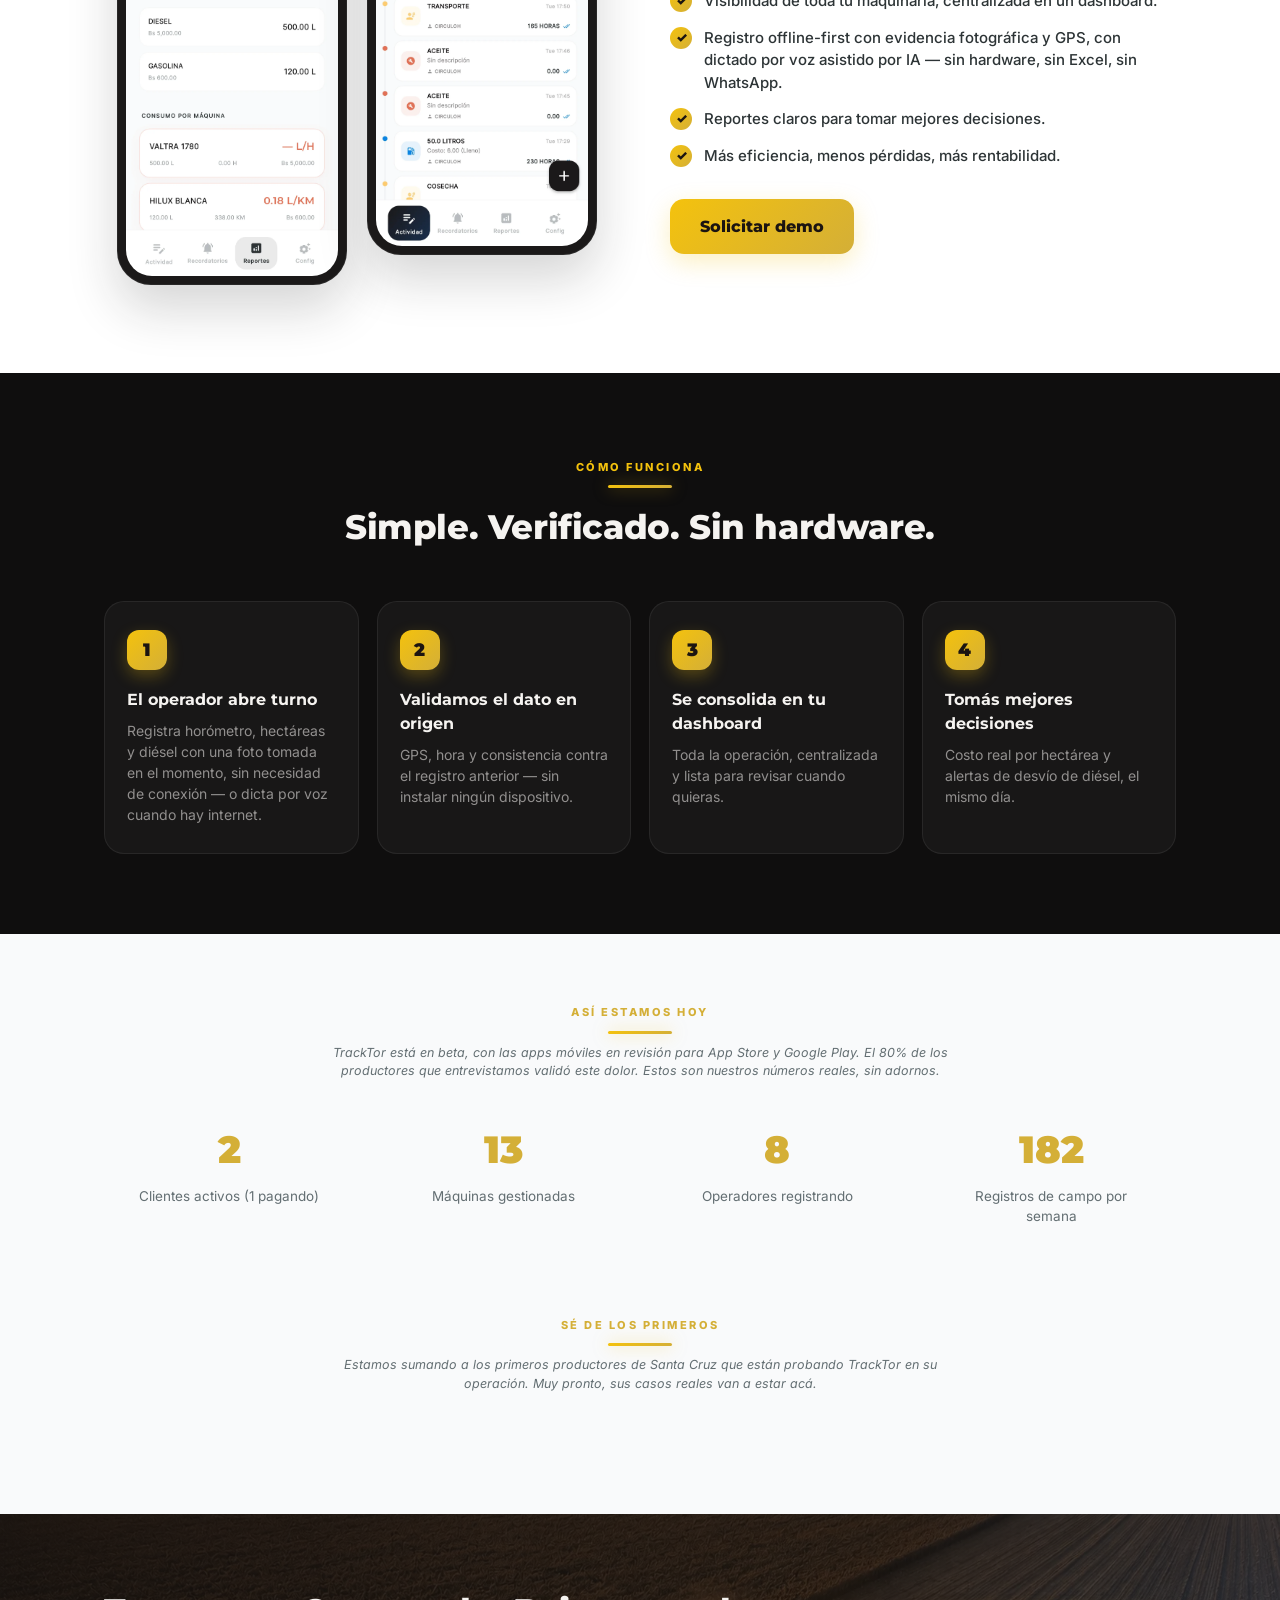
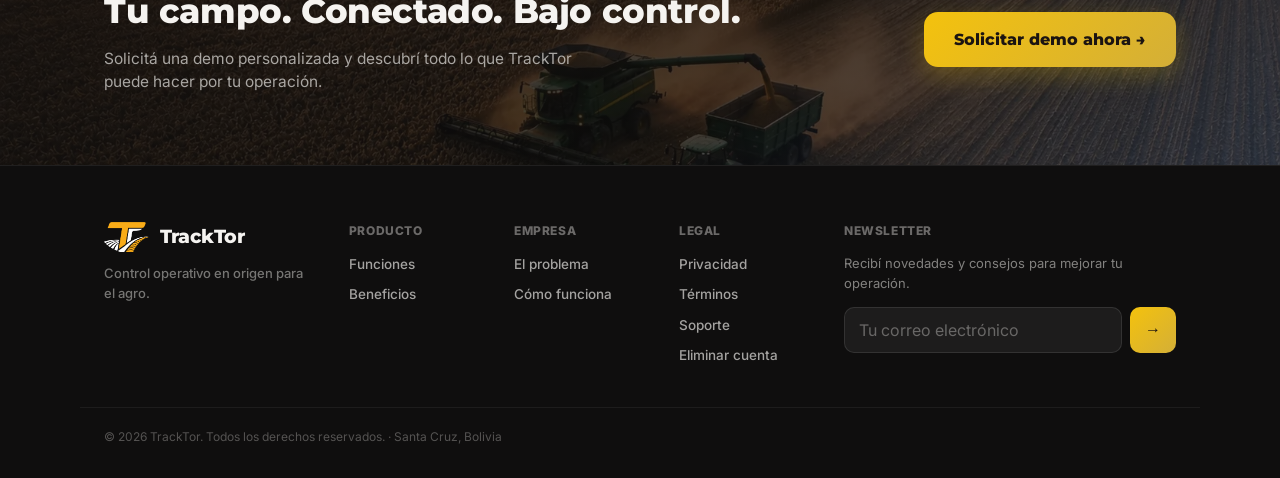
==== commit b6f3e9d2: "Alinea landing y one-pager con el estado real (pricing por cupo, beta) - one-pager: pricing Free/Pro" ====
--- a/index.html
+++ b/index.html
@@ -216,24 +216,24 @@
     <div class="container">
       <div class="results__head">
         <span class="section-header speed-line">ASÍ ESTAMOS HOY</span>
-        <p class="results__note">TrackTor está recién en marcha. Estos son nuestros números reales, sin adornos.</p>
+        <p class="results__note">TrackTor está en beta, con las apps móviles en revisión para App Store y Google Play. El 80% de los productores que entrevistamos validó este dolor. Estos son nuestros números reales, sin adornos.</p>
       </div>
       <div class="results__grid">
         <div class="results__item">
-          <div class="results__value">1</div>
-          <p>Cliente pagando en producción</p>
+          <div class="results__value">2</div>
+          <p>Clientes activos (1 pagando)</p>
+        </div>
+        <div class="results__item">
+          <div class="results__value">13</div>
+          <p>Máquinas gestionadas</p>
+        </div>
+        <div class="results__item">
+          <div class="results__value">8</div>
+          <p>Operadores registrando</p>
         </div>
         <div class="results__item">
           <div class="results__value">182</div>
           <p>Registros de campo por semana</p>
-        </div>
-        <div class="results__item">
-          <div class="results__value">80%</div>
-          <p>De los productores entrevistados validó este dolor</p>
-        </div>
-        <div class="results__item">
-          <div class="results__value">12 días</div>
-          <p>Desde nuestro lanzamiento</p>
         </div>
       </div>
     </div>
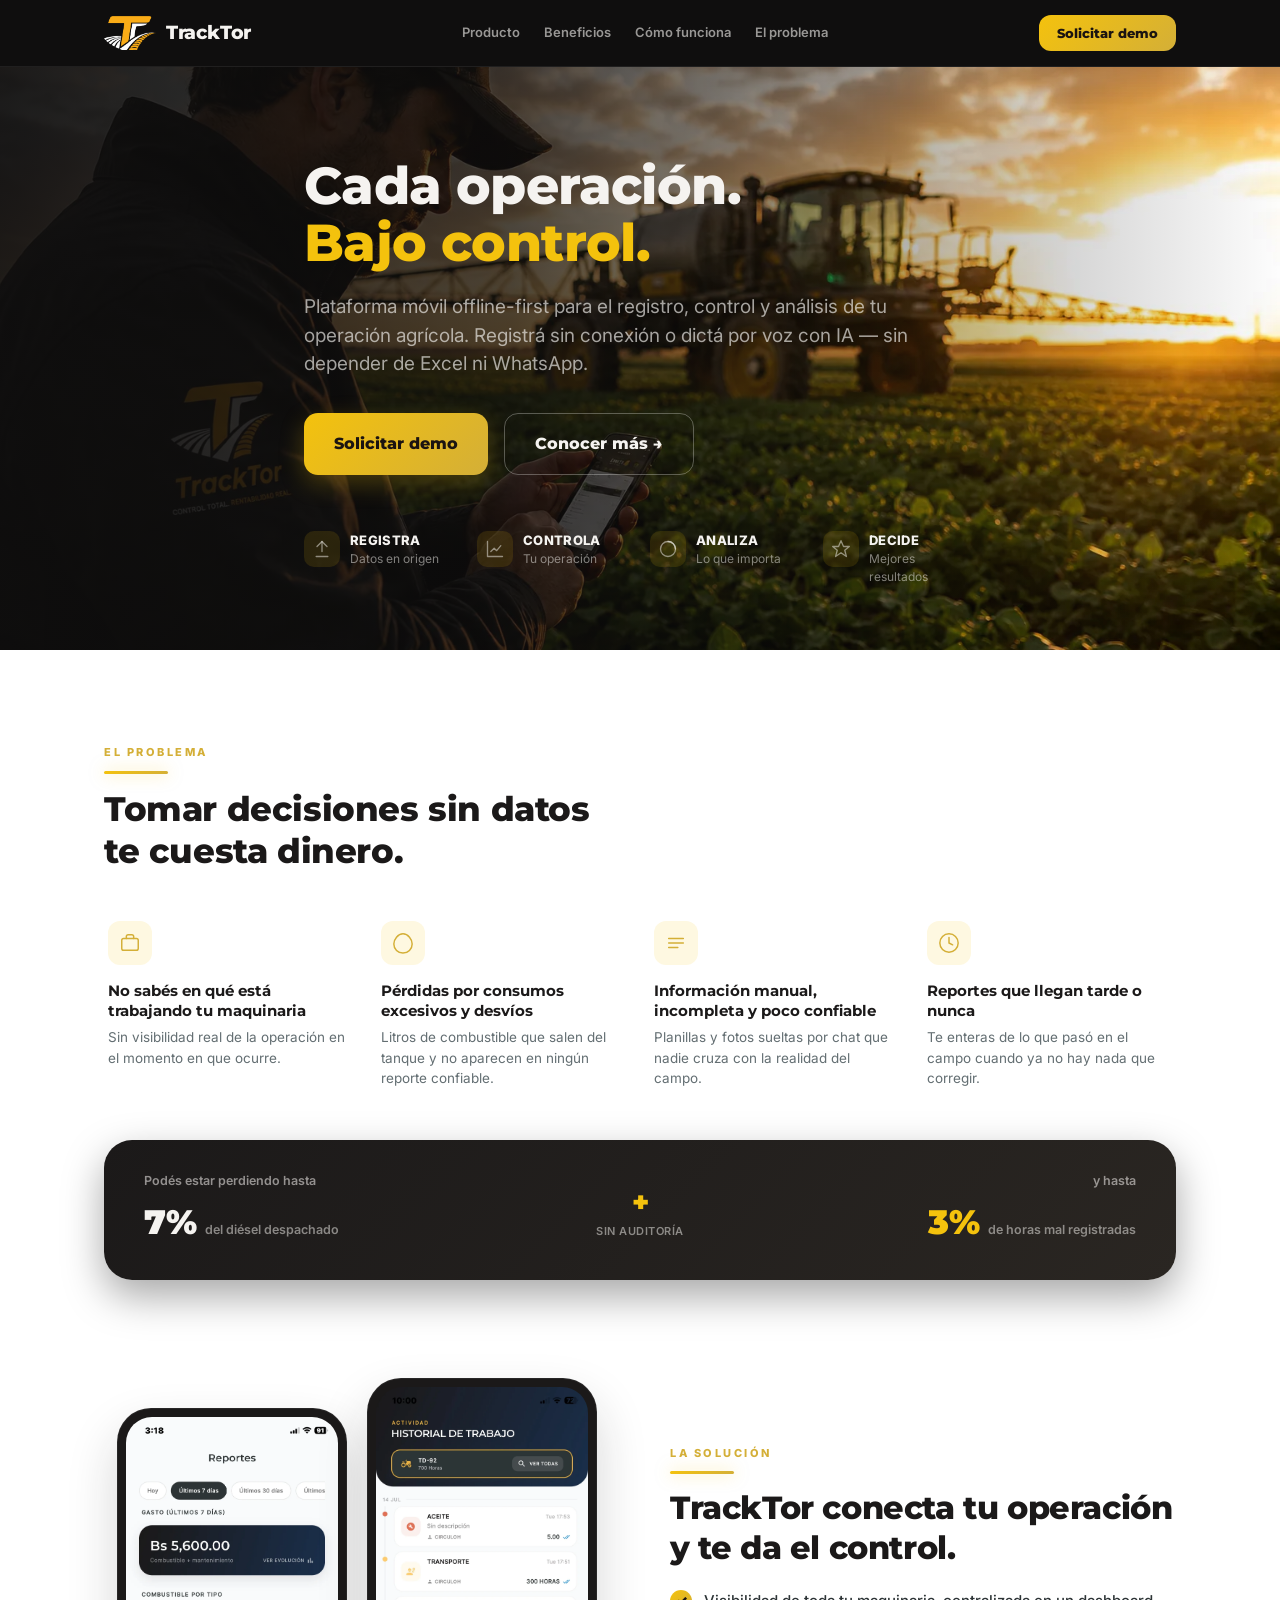
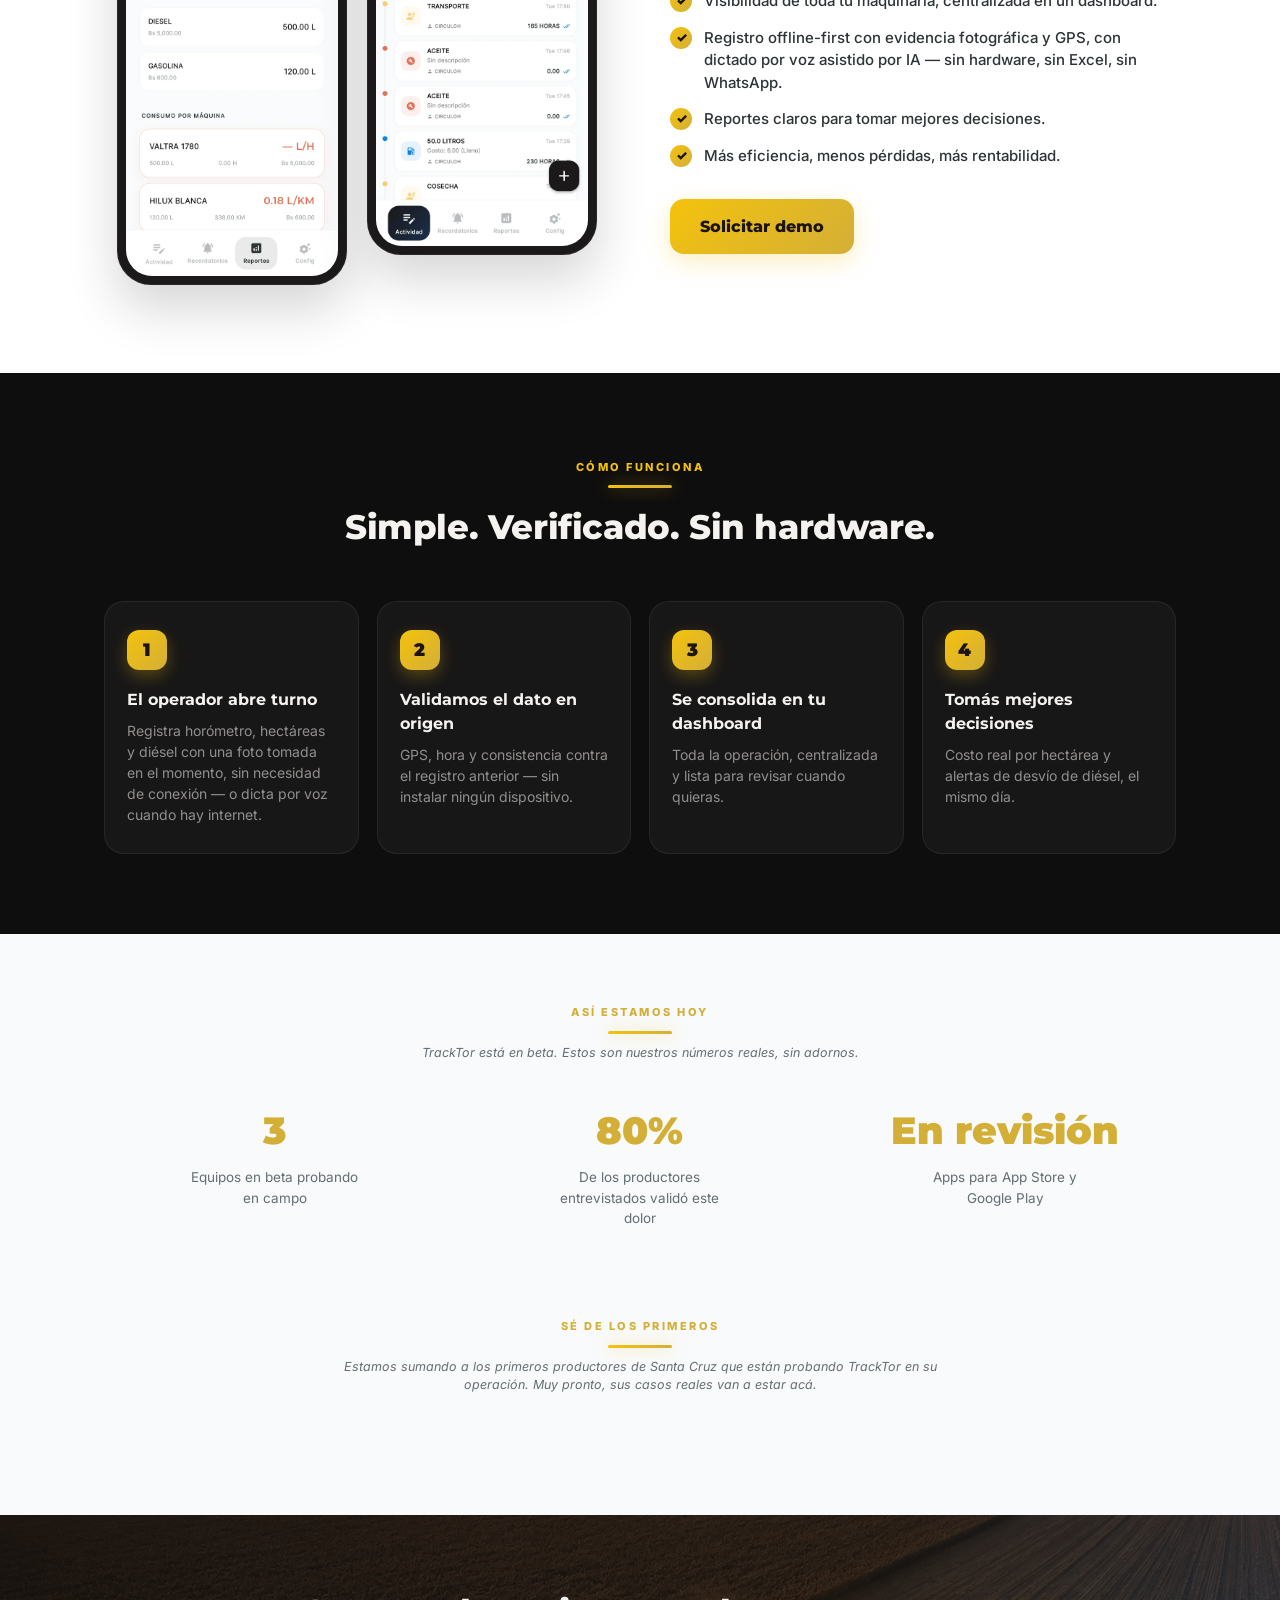
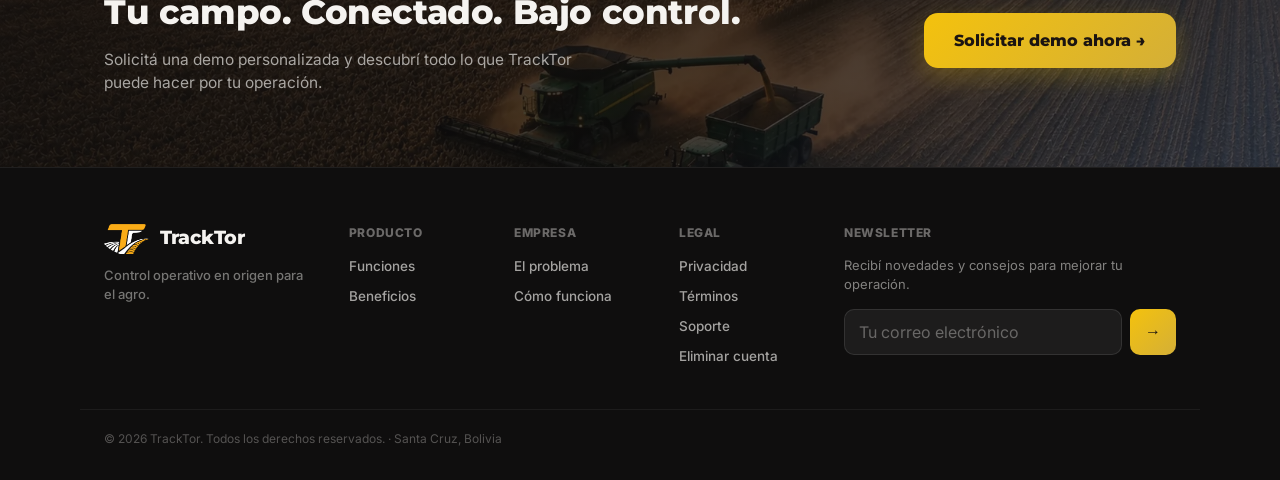
==== commit 9a3d00e5: "Corrige la landing a pre-revenue y usa el GTM como fuente de verdad El equipo confirmó que los 3 bet" ====
--- a/index.html
+++ b/index.html
@@ -216,24 +216,20 @@
     <div class="container">
       <div class="results__head">
         <span class="section-header speed-line">ASÍ ESTAMOS HOY</span>
-        <p class="results__note">TrackTor está en beta, con las apps móviles en revisión para App Store y Google Play. El 80% de los productores que entrevistamos validó este dolor. Estos son nuestros números reales, sin adornos.</p>
+        <p class="results__note">TrackTor está en beta. Estos son nuestros números reales, sin adornos.</p>
       </div>
       <div class="results__grid">
         <div class="results__item">
-          <div class="results__value">2</div>
-          <p>Clientes activos (1 pagando)</p>
+          <div class="results__value">3</div>
+          <p>Equipos en beta probando en campo</p>
         </div>
         <div class="results__item">
-          <div class="results__value">13</div>
-          <p>Máquinas gestionadas</p>
+          <div class="results__value">80%</div>
+          <p>De los productores entrevistados validó este dolor</p>
         </div>
         <div class="results__item">
-          <div class="results__value">8</div>
-          <p>Operadores registrando</p>
-        </div>
-        <div class="results__item">
-          <div class="results__value">182</div>
-          <p>Registros de campo por semana</p>
+          <div class="results__value">En revisión</div>
+          <p>Apps para App Store y Google Play</p>
         </div>
       </div>
     </div>
--- a/styles.css
+++ b/styles.css
@@ -420,7 +420,7 @@
 .results__note { margin-top: 10px; font-size: 12.5px; color: var(--secondary); font-style: italic; }
 .results__grid {
   display: grid;
-  grid-template-columns: repeat(4, 1fr);
+  grid-template-columns: repeat(3, 1fr);
   gap: 24px;
   text-align: center;
 }
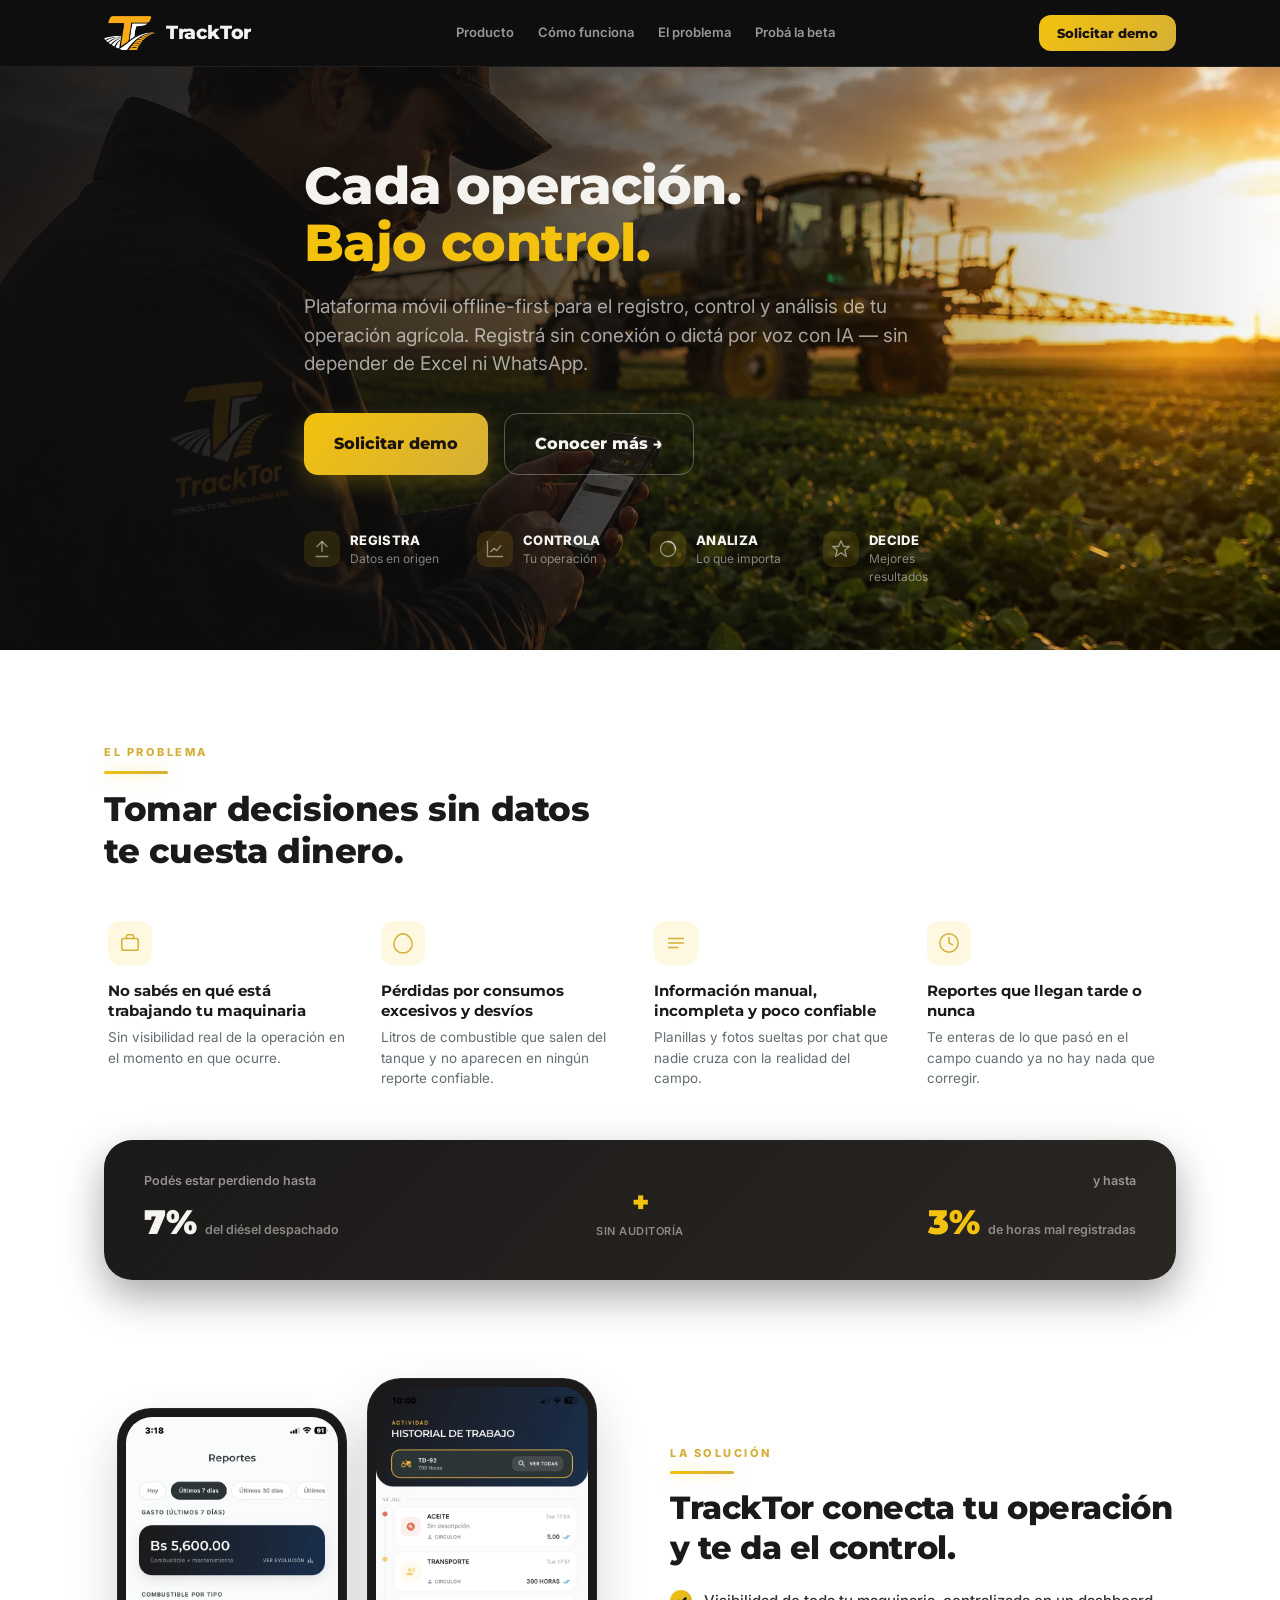
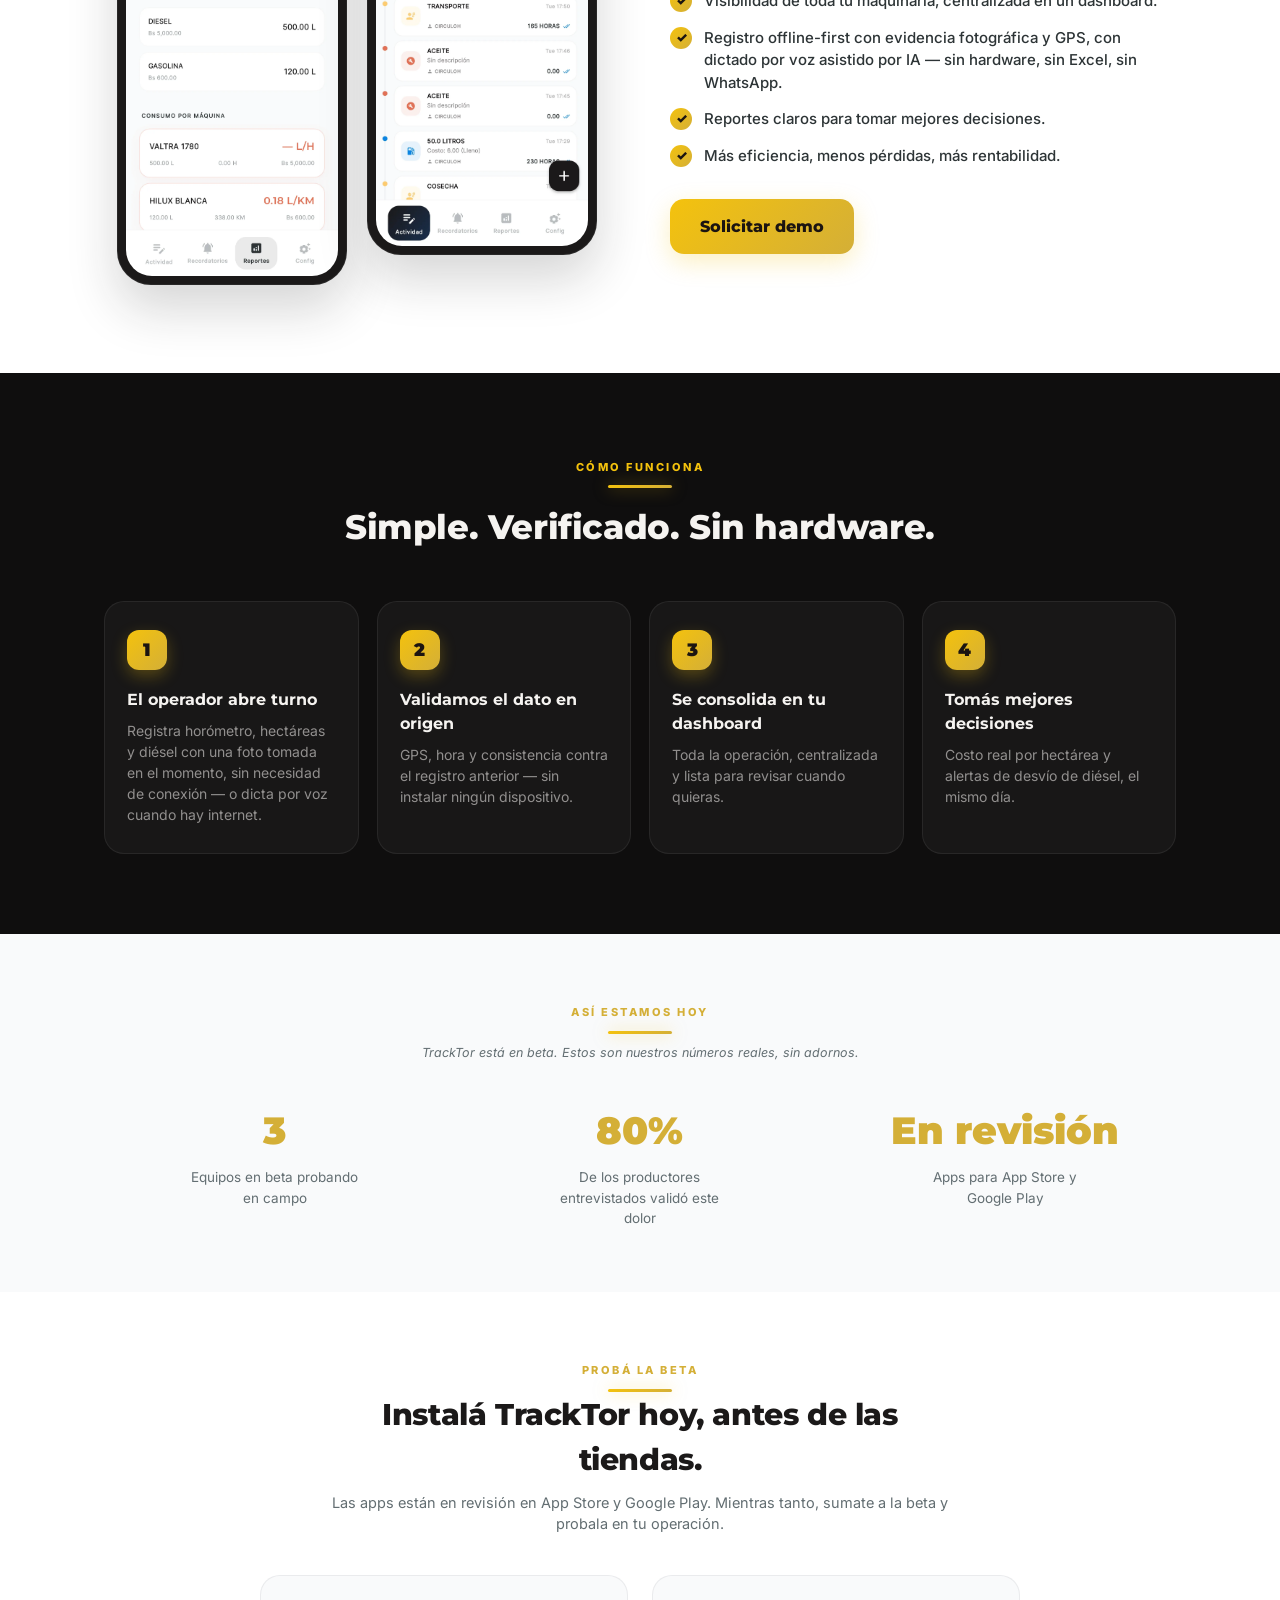
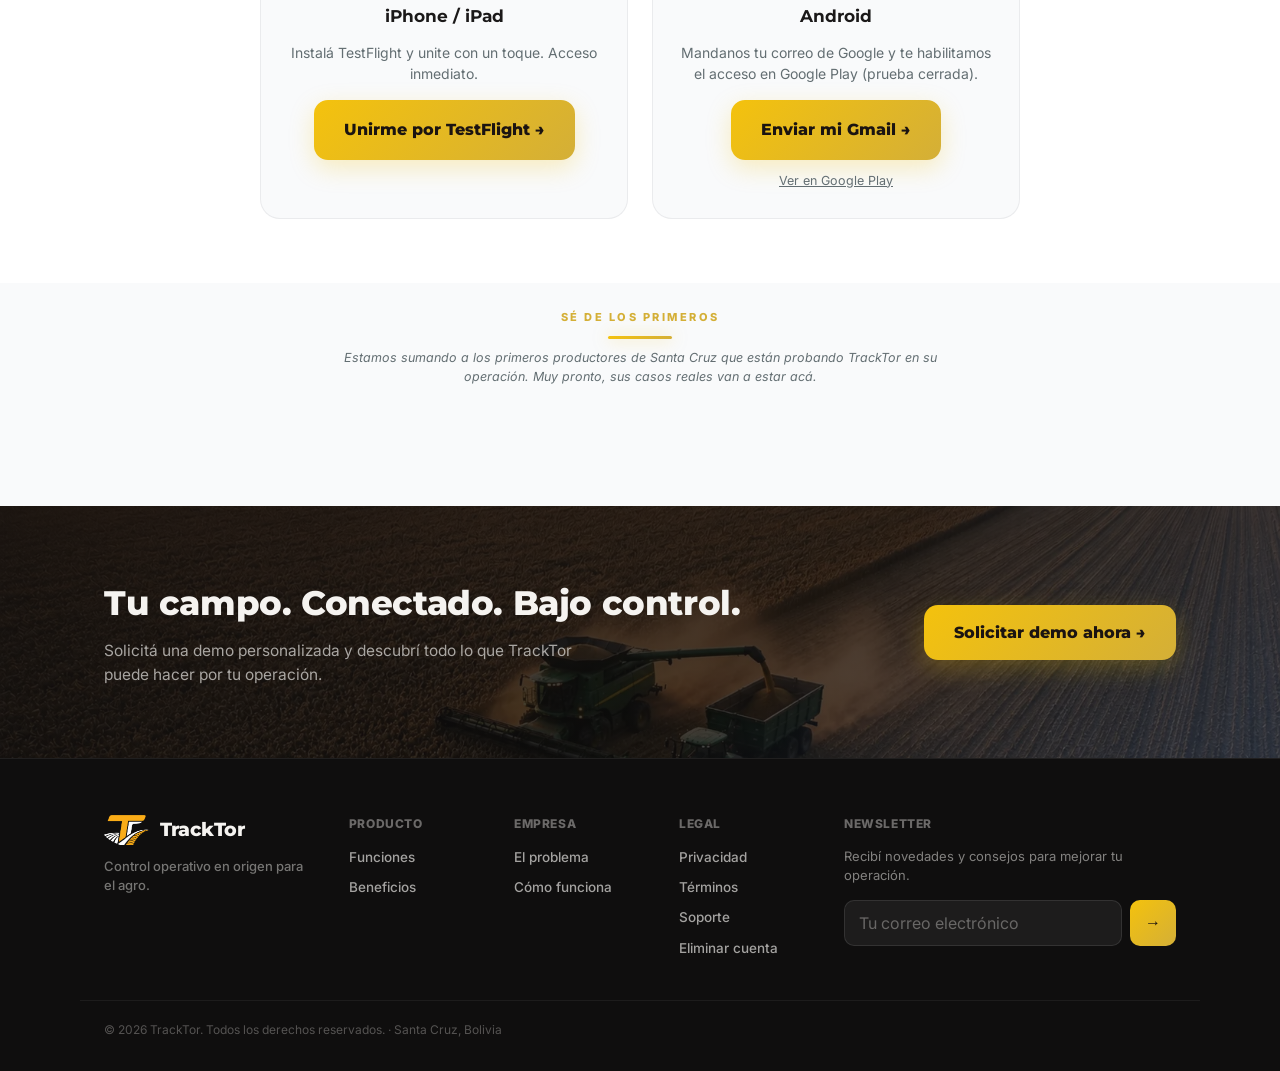
==== commit 9f0e184c: "Agrega sección 'Probá la beta' con links de TestFlight y Play - index: nueva sección #beta (iOS -> T" ====
--- a/index.html
+++ b/index.html
@@ -47,9 +47,9 @@
       </div>
       <nav class="nav__links" id="navLinks">
         <a href="#solution" class="nav__link">Producto</a>
-        <a href="#results" class="nav__link">Beneficios</a>
         <a href="#how" class="nav__link">Cómo funciona</a>
         <a href="#problem" class="nav__link">El problema</a>
+        <a href="#beta" class="nav__link">Probá la beta</a>
       </nav>
       <div class="nav__actions">
         <button class="btn btn--blue btn--sm" data-cta="nav">Solicitar demo</button>
@@ -230,6 +230,30 @@
         <div class="results__item">
           <div class="results__value">En revisión</div>
           <p>Apps para App Store y Google Play</p>
+        </div>
+      </div>
+    </div>
+  </section>
+
+  <!-- ============ PROBÁ LA BETA ============ -->
+  <section id="beta" class="beta">
+    <div class="container">
+      <div class="beta__head">
+        <span class="section-header speed-line">PROBÁ LA BETA</span>
+        <h2 class="beta__title">Instalá TrackTor hoy, antes de las tiendas.</h2>
+        <p class="beta__note">Las apps están en revisión en App Store y Google Play. Mientras tanto, sumate a la beta y probala en tu operación.</p>
+      </div>
+      <div class="beta__grid">
+        <div class="beta__card">
+          <h3>iPhone / iPad</h3>
+          <p>Instalá TestFlight y unite con un toque. Acceso inmediato.</p>
+          <a class="btn btn--primary btn--lg" href="https://testflight.apple.com/join/FdZwEEea" target="_blank" rel="noopener">Unirme por TestFlight →</a>
+        </div>
+        <div class="beta__card">
+          <h3>Android</h3>
+          <p>Mandanos tu correo de Google y te habilitamos el acceso en Google Play (prueba cerrada).</p>
+          <a class="btn btn--primary btn--lg" href="mailto:soporte@tracktor.lat?subject=Acceso%20a%20la%20beta%20de%20Android&body=Mi%20correo%20de%20Google%20es%3A%20">Enviar mi Gmail →</a>
+          <a class="beta__sublink" href="https://play.google.com/store/apps/details?id=koddo.rcmapp" target="_blank" rel="noopener">Ver en Google Play</a>
         </div>
       </div>
     </div>
--- a/styles.css
+++ b/styles.css
@@ -434,6 +434,41 @@
 .results__item p { font-size: 13.5px; color: var(--secondary); max-width: 180px; margin: 0 auto; }
 
 /* ---------------- Testimonios ---------------- */
+.beta { padding: 64px 0; background: var(--surface); }
+.beta__head { text-align: center; max-width: 620px; margin: 0 auto 40px; }
+.beta__head .speed-line::after { margin-left: auto; margin-right: auto; }
+.beta__title {
+  font-size: clamp(22px, 3.2vw, 30px);
+  font-weight: 800;
+  letter-spacing: -0.4px;
+  margin-bottom: 10px;
+  color: var(--primary-dark);
+}
+.beta__note { font-size: 14.5px; color: var(--secondary); }
+.beta__grid {
+  display: grid;
+  grid-template-columns: repeat(2, 1fr);
+  gap: 24px;
+  max-width: 760px;
+  margin: 0 auto;
+}
+.beta__card {
+  background: var(--bg);
+  border: 1px solid var(--border-soft);
+  border-radius: var(--r-lg);
+  padding: 28px 26px;
+  text-align: center;
+  display: flex;
+  flex-direction: column;
+  align-items: center;
+  gap: 12px;
+}
+.beta__card h3 { font-size: 17px; font-weight: 700; color: var(--primary-dark); }
+.beta__card p { font-size: 14px; color: var(--secondary); line-height: 1.5; min-height: 42px; }
+.beta__card .btn { margin-top: 4px; }
+.beta__sublink { font-size: 12.5px; color: var(--secondary); text-decoration: underline; }
+.beta__sublink:hover { color: var(--gold-deep); }
+
 .testimonials { padding: 20px 0 80px; background: var(--bg); }
 .testimonials__head { text-align: center; max-width: 640px; margin: 0 auto 40px; }
 .testimonials__head .speed-line::after { margin-left: auto; margin-right: auto; }
@@ -659,6 +694,7 @@
   .solution__phones { order: -1; }
   .how__grid { grid-template-columns: repeat(2, 1fr); }
   .results__grid { grid-template-columns: repeat(2, 1fr); gap: 32px; }
+  .beta__grid { grid-template-columns: 1fr; }
   .testimonials__grid { grid-template-columns: 1fr; }
   .footer__grid { grid-template-columns: 1fr 1fr; }
 }
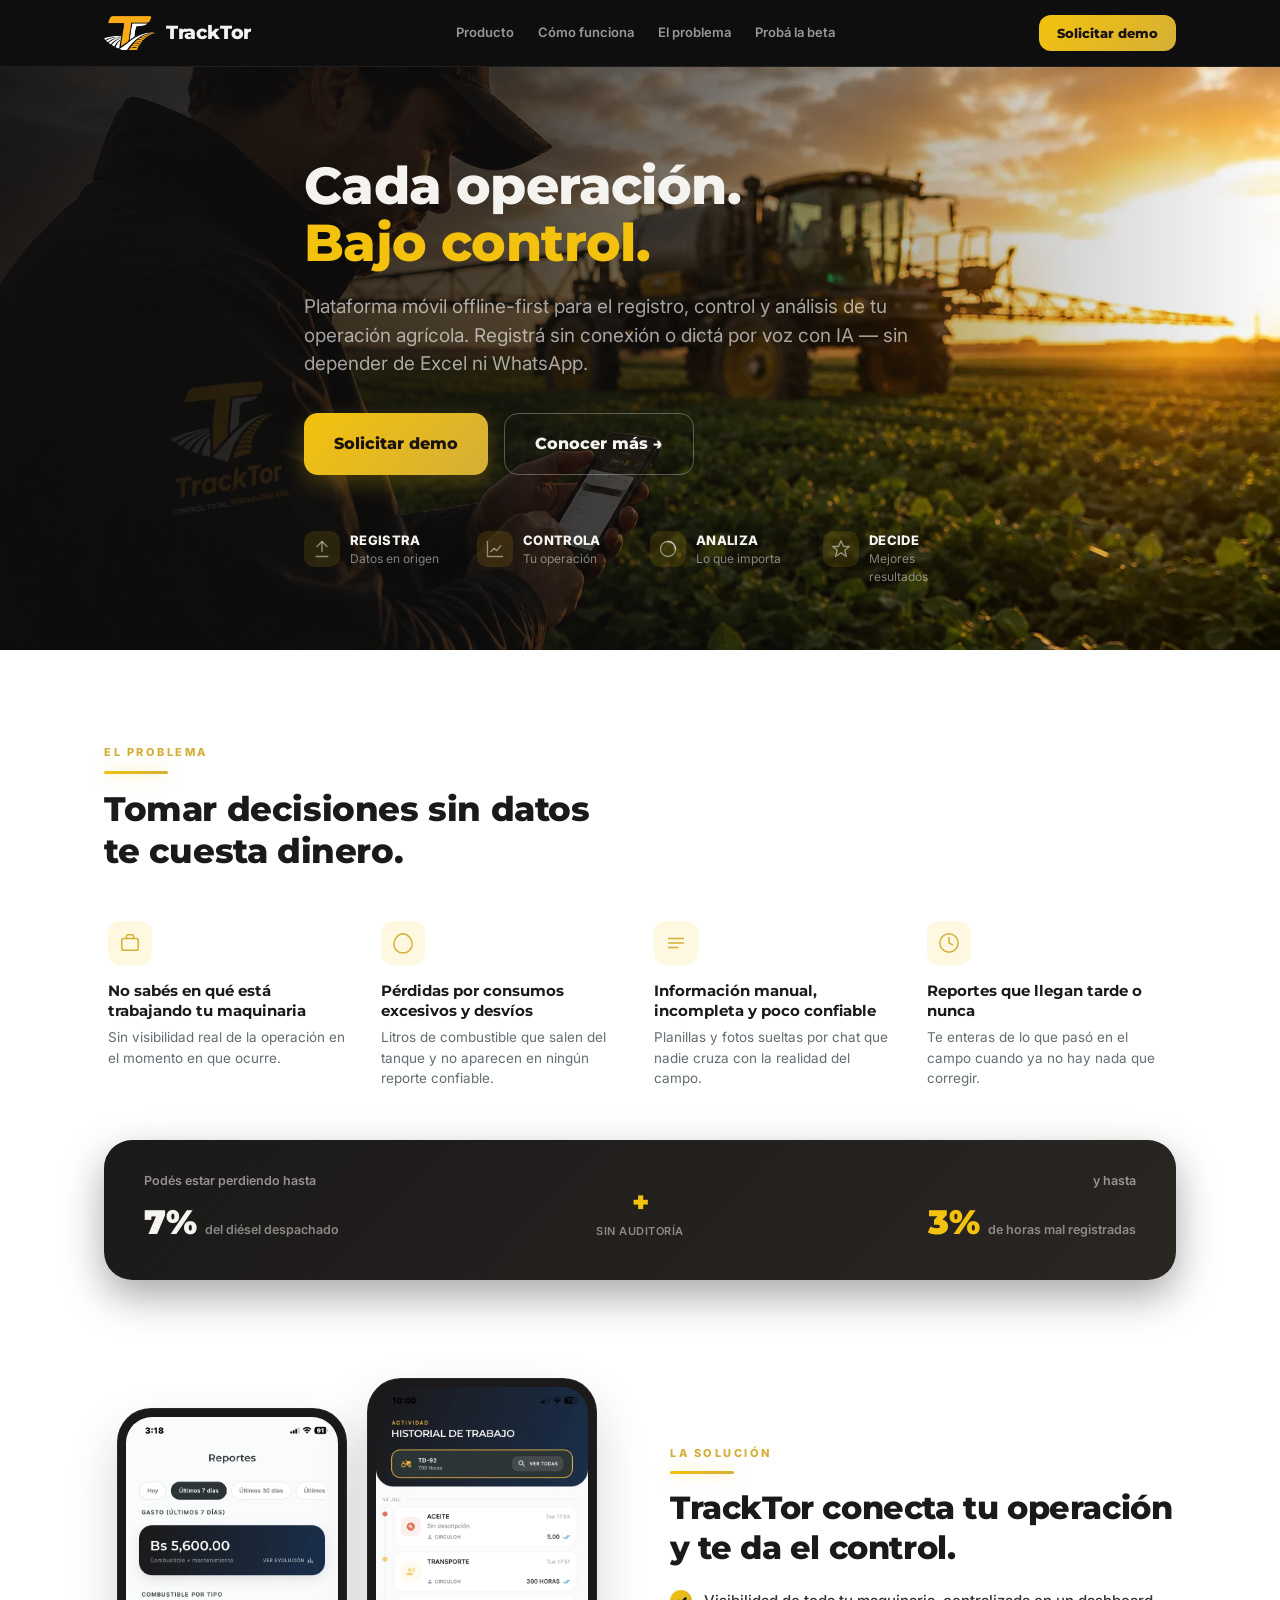
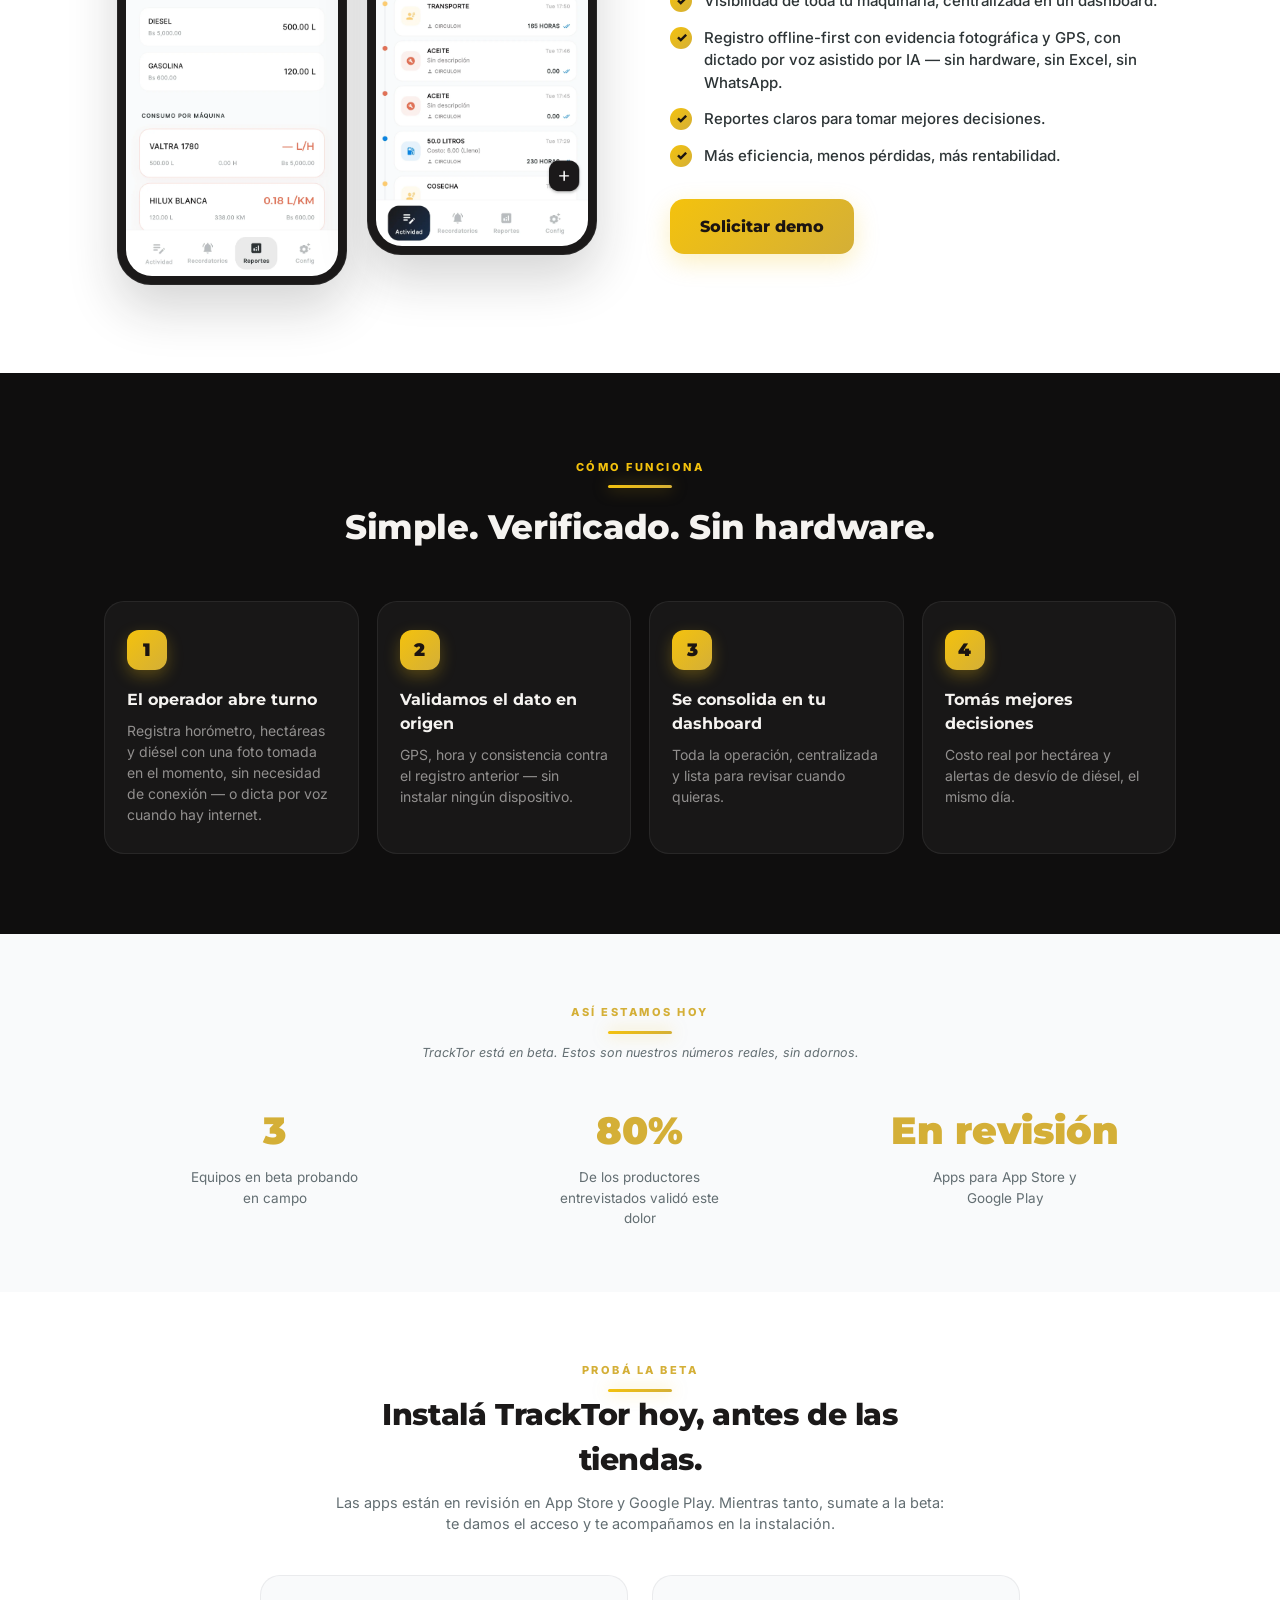
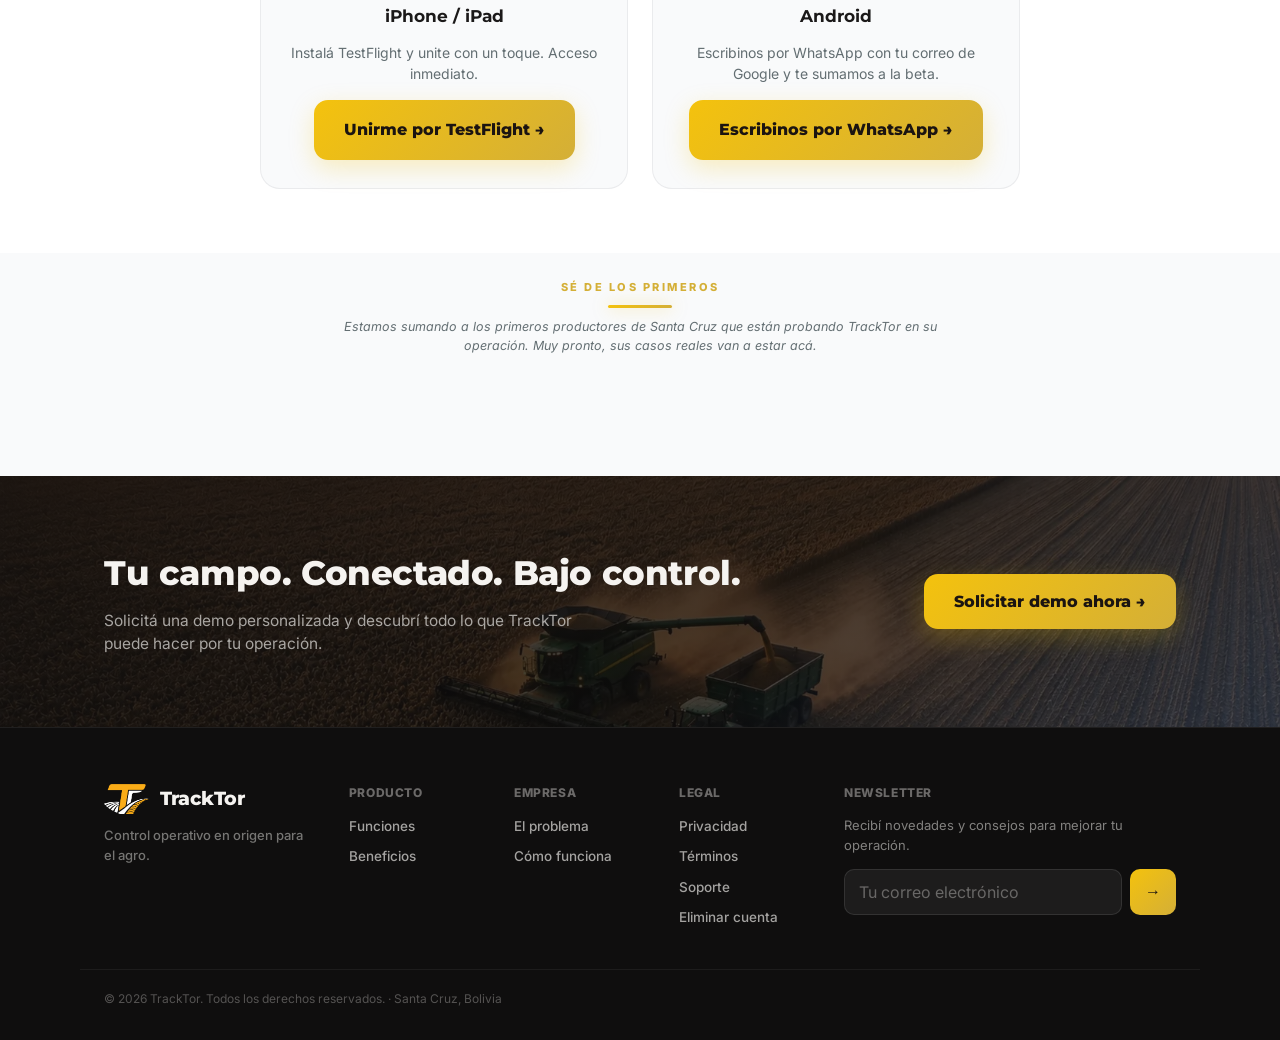
==== commit e2c5a202: "Onboarding de beta Android por WhatsApp en vez de mail El mailto encadenaba pasos asincronos y no co" ====
--- a/index.html
+++ b/index.html
@@ -241,7 +241,7 @@
       <div class="beta__head">
         <span class="section-header speed-line">PROBÁ LA BETA</span>
         <h2 class="beta__title">Instalá TrackTor hoy, antes de las tiendas.</h2>
-        <p class="beta__note">Las apps están en revisión en App Store y Google Play. Mientras tanto, sumate a la beta y probala en tu operación.</p>
+        <p class="beta__note">Las apps están en revisión en App Store y Google Play. Mientras tanto, sumate a la beta: te damos el acceso y te acompañamos en la instalación.</p>
       </div>
       <div class="beta__grid">
         <div class="beta__card">
@@ -251,9 +251,8 @@
         </div>
         <div class="beta__card">
           <h3>Android</h3>
-          <p>Mandanos tu correo de Google y te habilitamos el acceso en Google Play (prueba cerrada).</p>
-          <a class="btn btn--primary btn--lg" href="mailto:soporte@tracktor.lat?subject=Acceso%20a%20la%20beta%20de%20Android&body=Mi%20correo%20de%20Google%20es%3A%20">Enviar mi Gmail →</a>
-          <a class="beta__sublink" href="https://play.google.com/store/apps/details?id=koddo.rcmapp" target="_blank" rel="noopener">Ver en Google Play</a>
+          <p>Escribinos por WhatsApp con tu correo de Google y te sumamos a la beta.</p>
+          <a class="btn btn--primary btn--lg" href="https://wa.me/59173620224?text=Hola%2C%20quiero%20probar%20la%20beta%20de%20Tracktor%20en%20Android.%20Mi%20correo%20de%20Google%20para%20el%20acceso%20es%3A%20" target="_blank" rel="noopener">Escribinos por WhatsApp →</a>
         </div>
       </div>
     </div>
--- a/styles.css
+++ b/styles.css
@@ -466,8 +466,6 @@
 .beta__card h3 { font-size: 17px; font-weight: 700; color: var(--primary-dark); }
 .beta__card p { font-size: 14px; color: var(--secondary); line-height: 1.5; min-height: 42px; }
 .beta__card .btn { margin-top: 4px; }
-.beta__sublink { font-size: 12.5px; color: var(--secondary); text-decoration: underline; }
-.beta__sublink:hover { color: var(--gold-deep); }
 
 .testimonials { padding: 20px 0 80px; background: var(--bg); }
 .testimonials__head { text-align: center; max-width: 640px; margin: 0 auto 40px; }
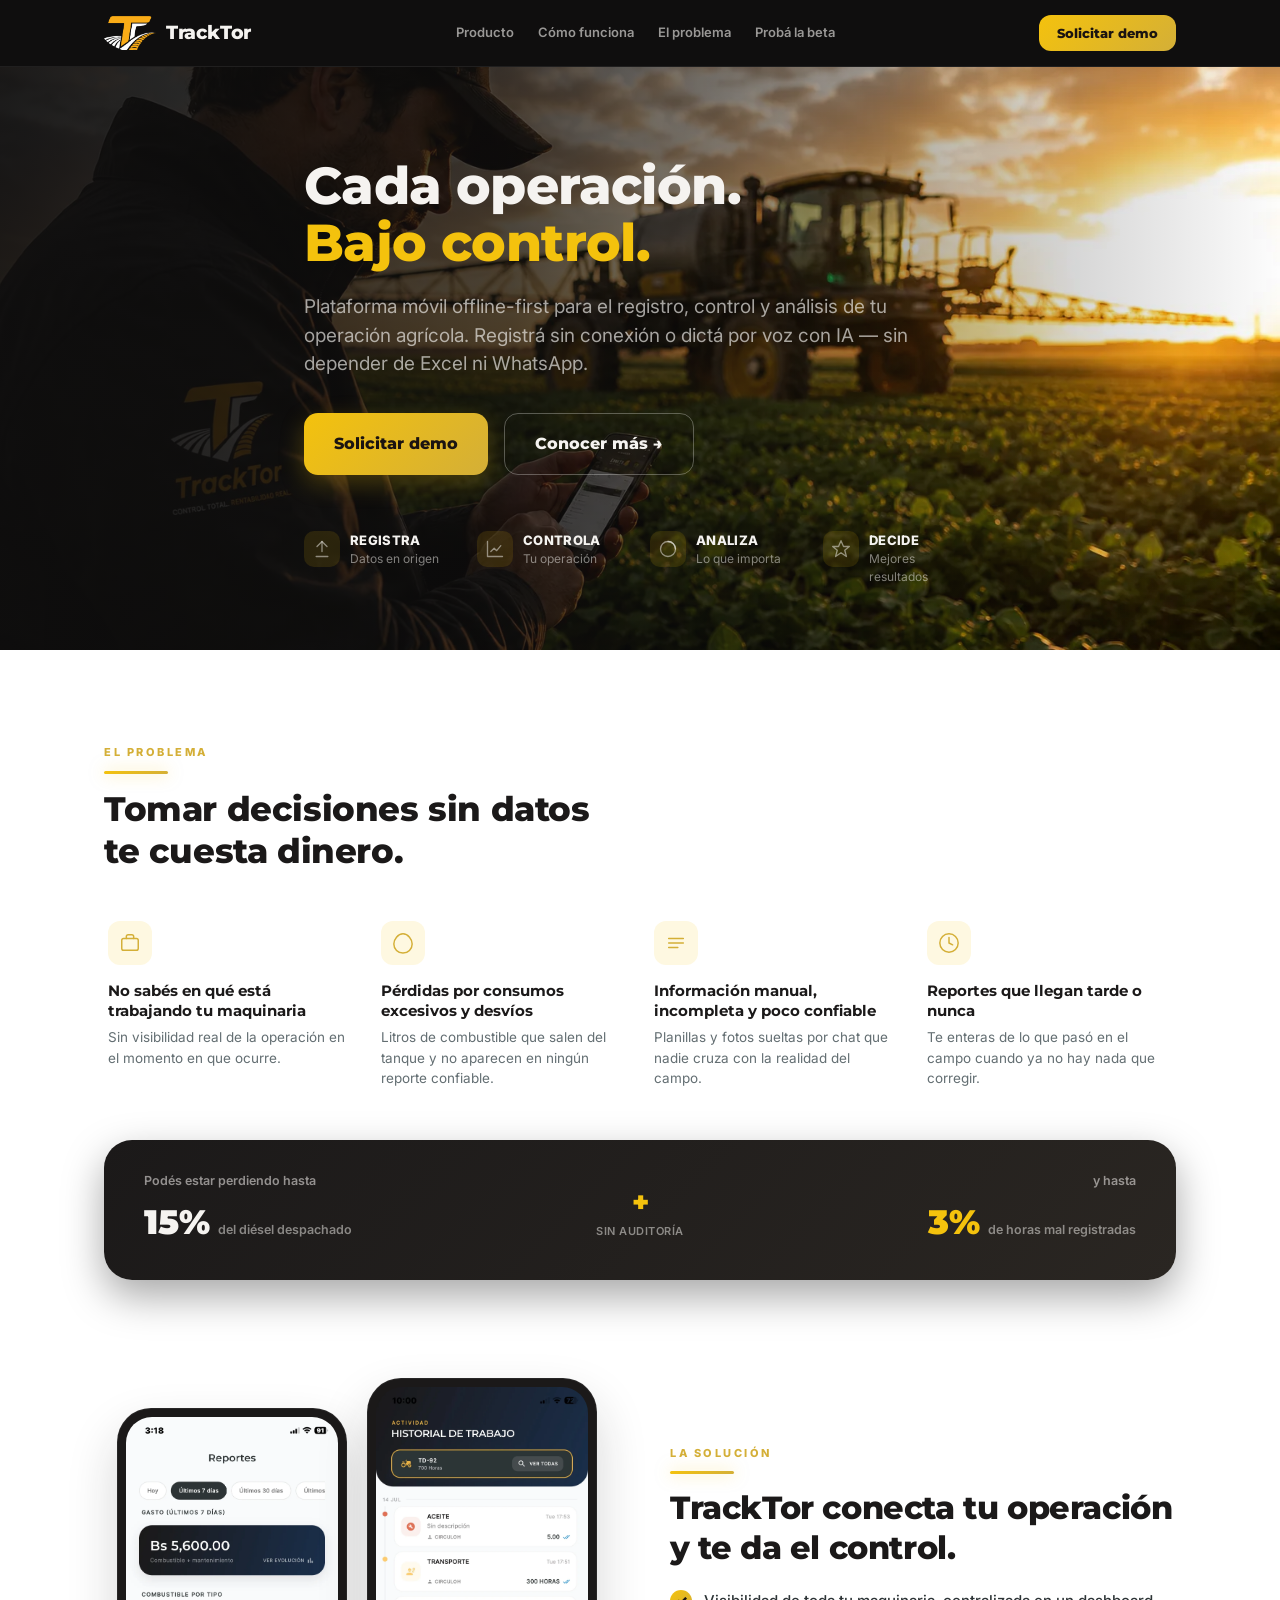
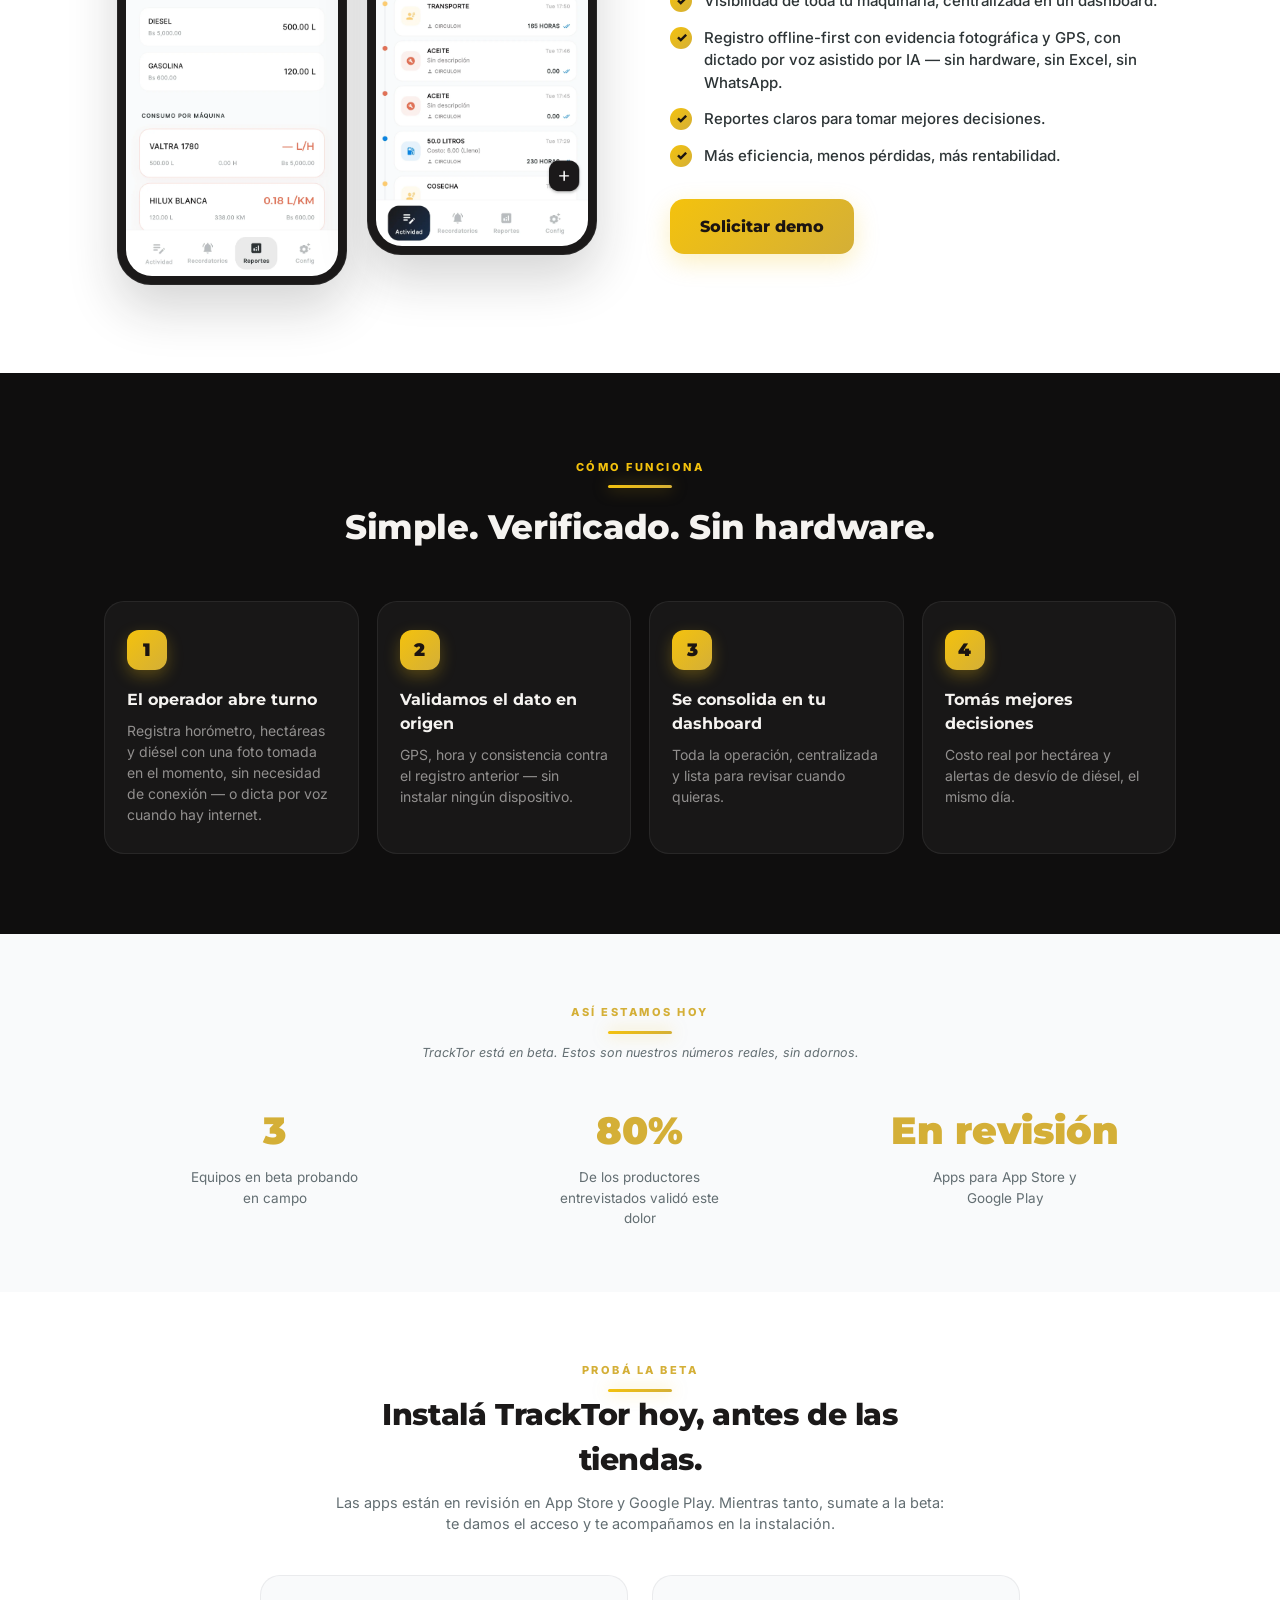
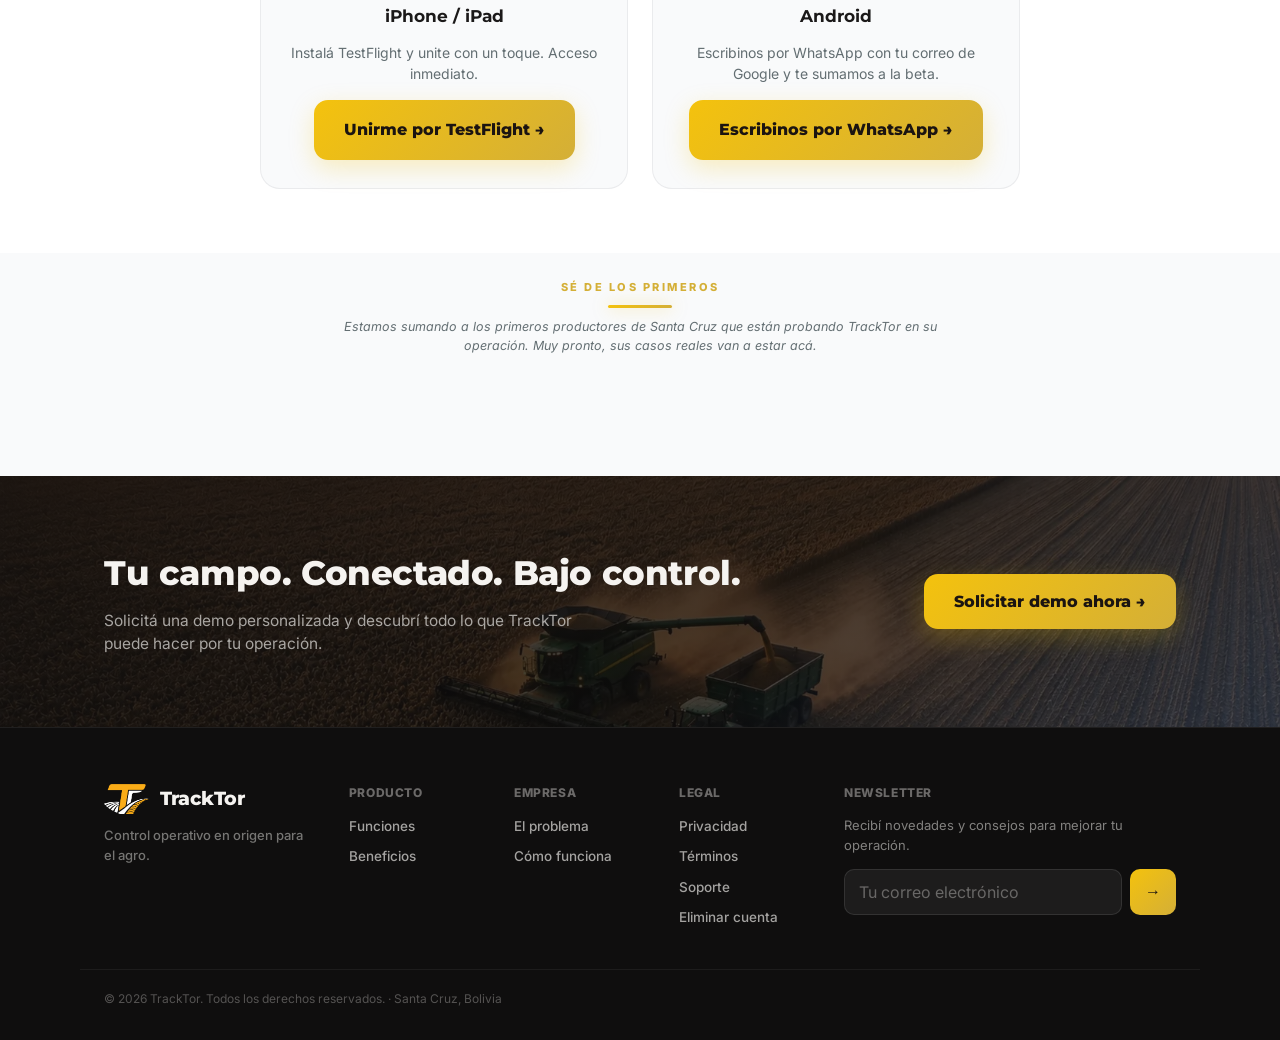
==== commit 251ea4c3: "Ajusta el dolor de diésel a "hasta 15%" (tope del rango 5-15%) - one-pager: big-stat 7% -> 15% - ind" ====
--- a/index.html
+++ b/index.html
@@ -143,7 +143,7 @@
       <div class="problem__value">
         <div class="problem__value-block">
           <span class="problem__value-label">Podés estar perdiendo hasta</span>
-          <strong class="problem__value-amount">7%<span>del diésel despachado</span></strong>
+          <strong class="problem__value-amount">15%<span>del diésel despachado</span></strong>
         </div>
         <div class="problem__value-multiplier">+<span>sin auditoría</span></div>
         <div class="problem__value-block">
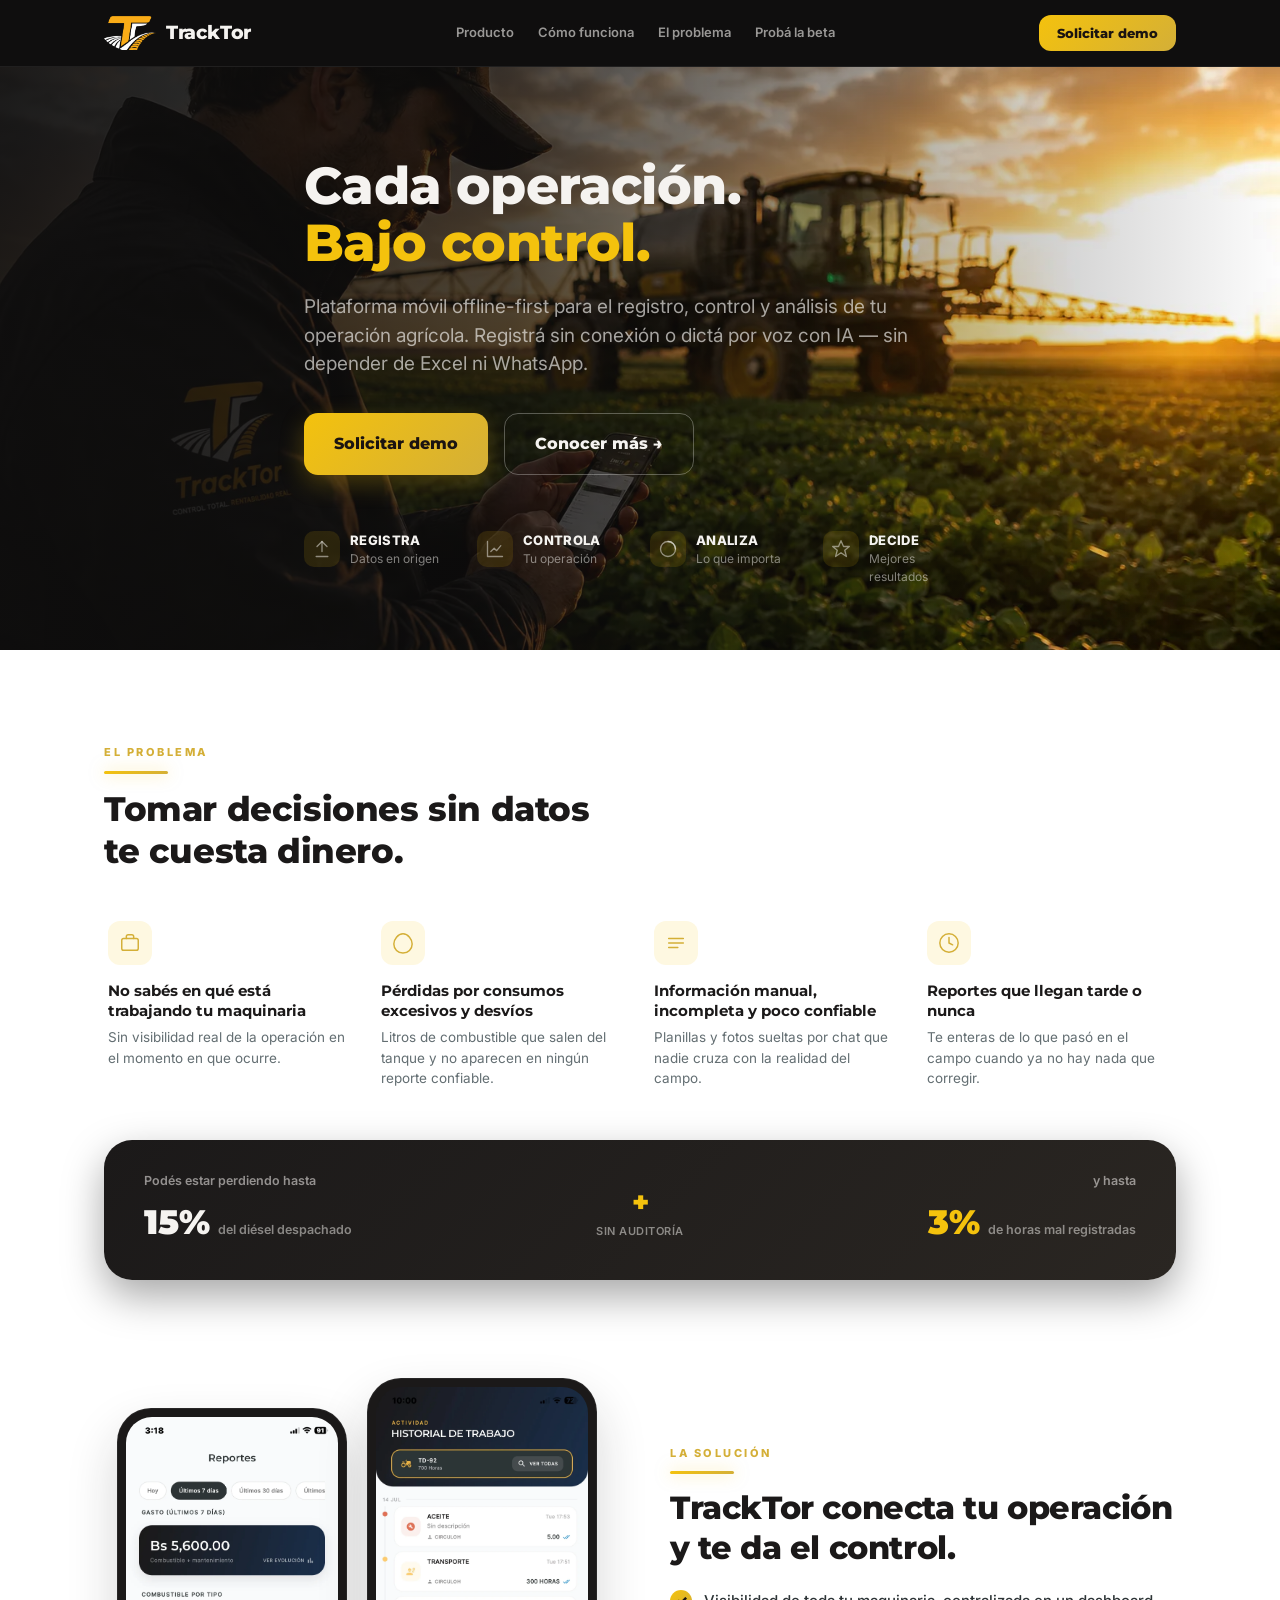
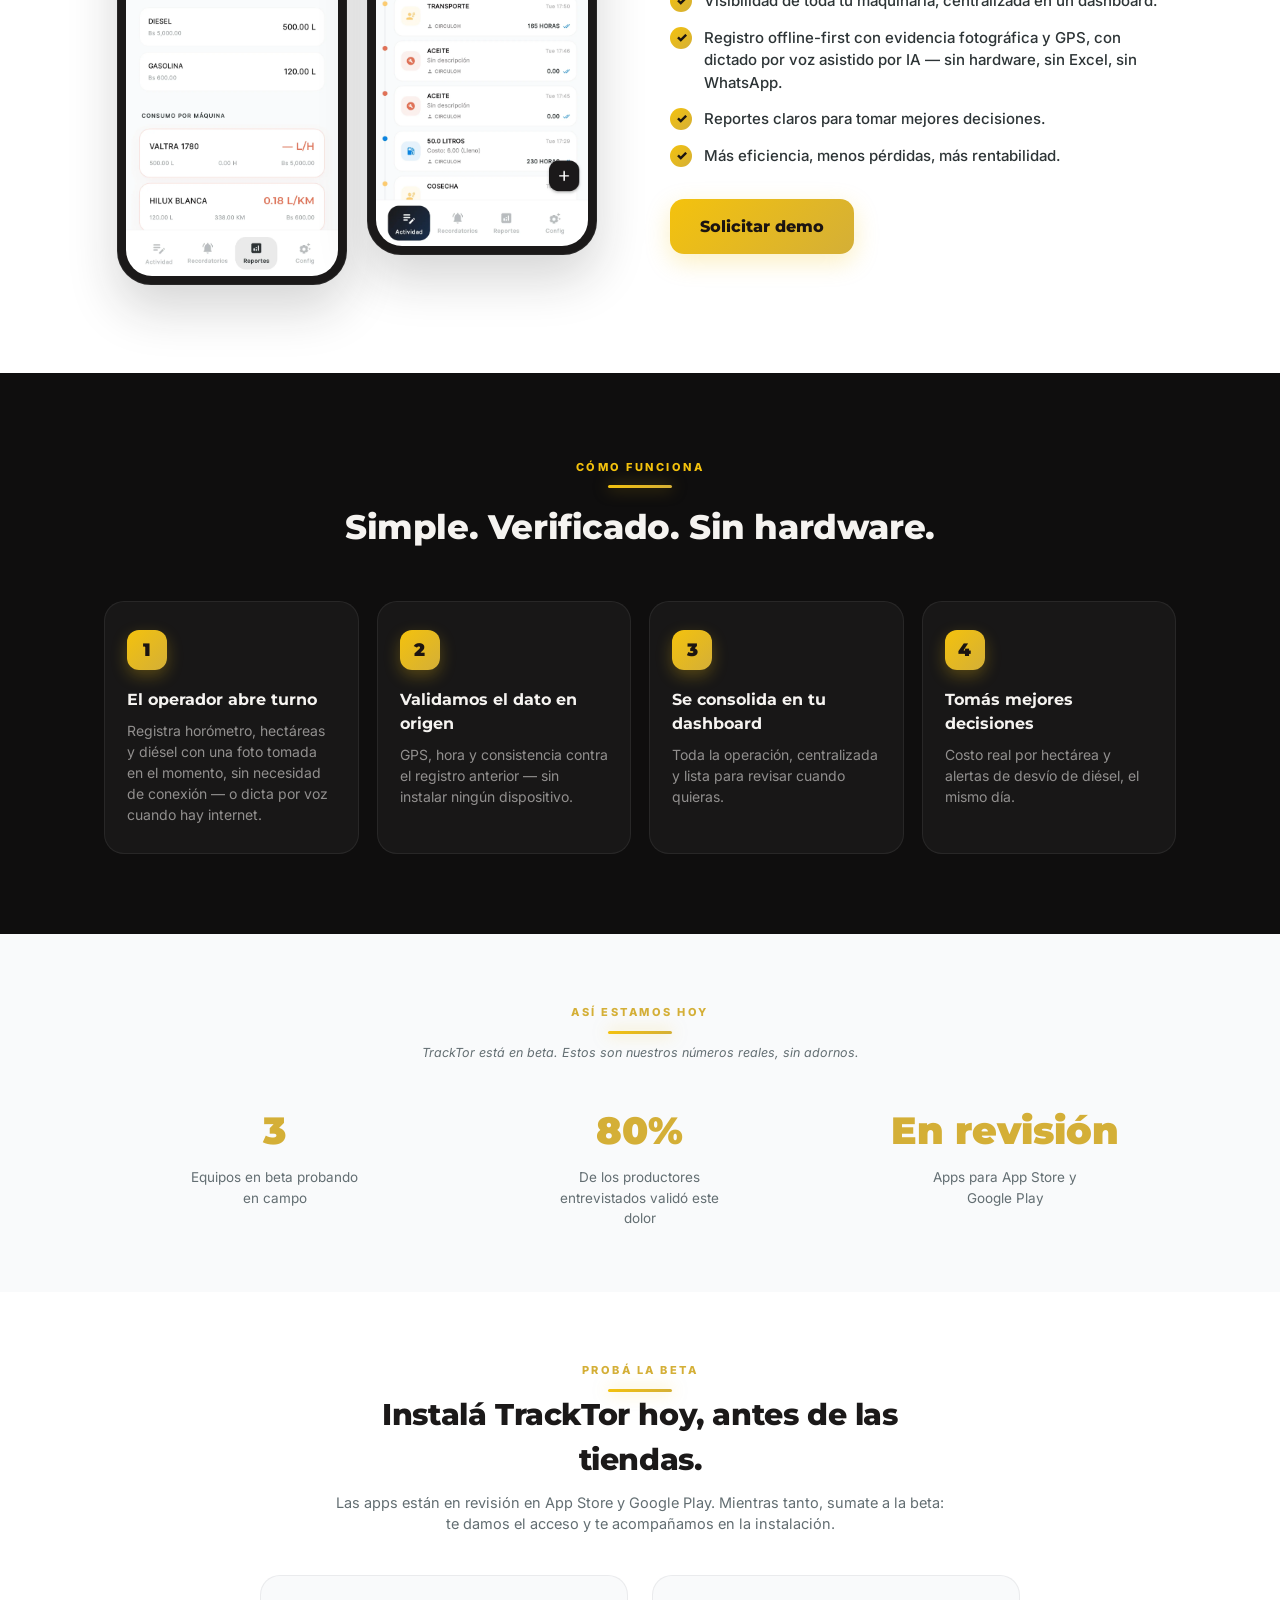
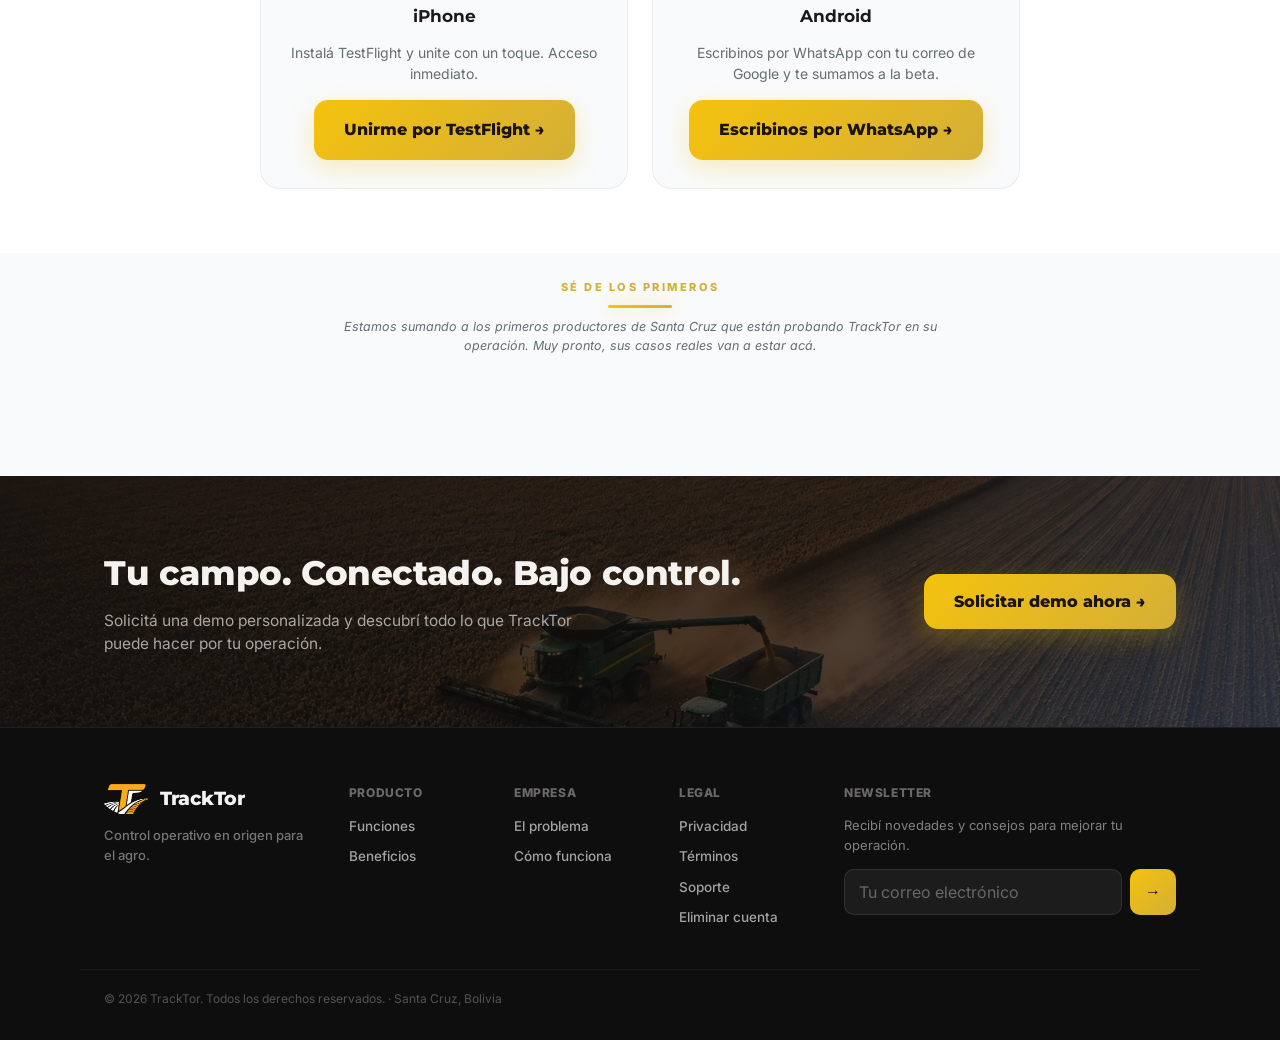
==== commit 470f0a4b: "Landing: la app iOS es solo iPhone, no iPad TARGETED_DEVICE_FAMILY = 1 (ver docs/RELEASE.md). El car" ====
--- a/index.html
+++ b/index.html
@@ -245,7 +245,7 @@
       </div>
       <div class="beta__grid">
         <div class="beta__card">
-          <h3>iPhone / iPad</h3>
+          <h3>iPhone</h3>
           <p>Instalá TestFlight y unite con un toque. Acceso inmediato.</p>
           <a class="btn btn--primary btn--lg" href="https://testflight.apple.com/join/FdZwEEea" target="_blank" rel="noopener">Unirme por TestFlight →</a>
         </div>
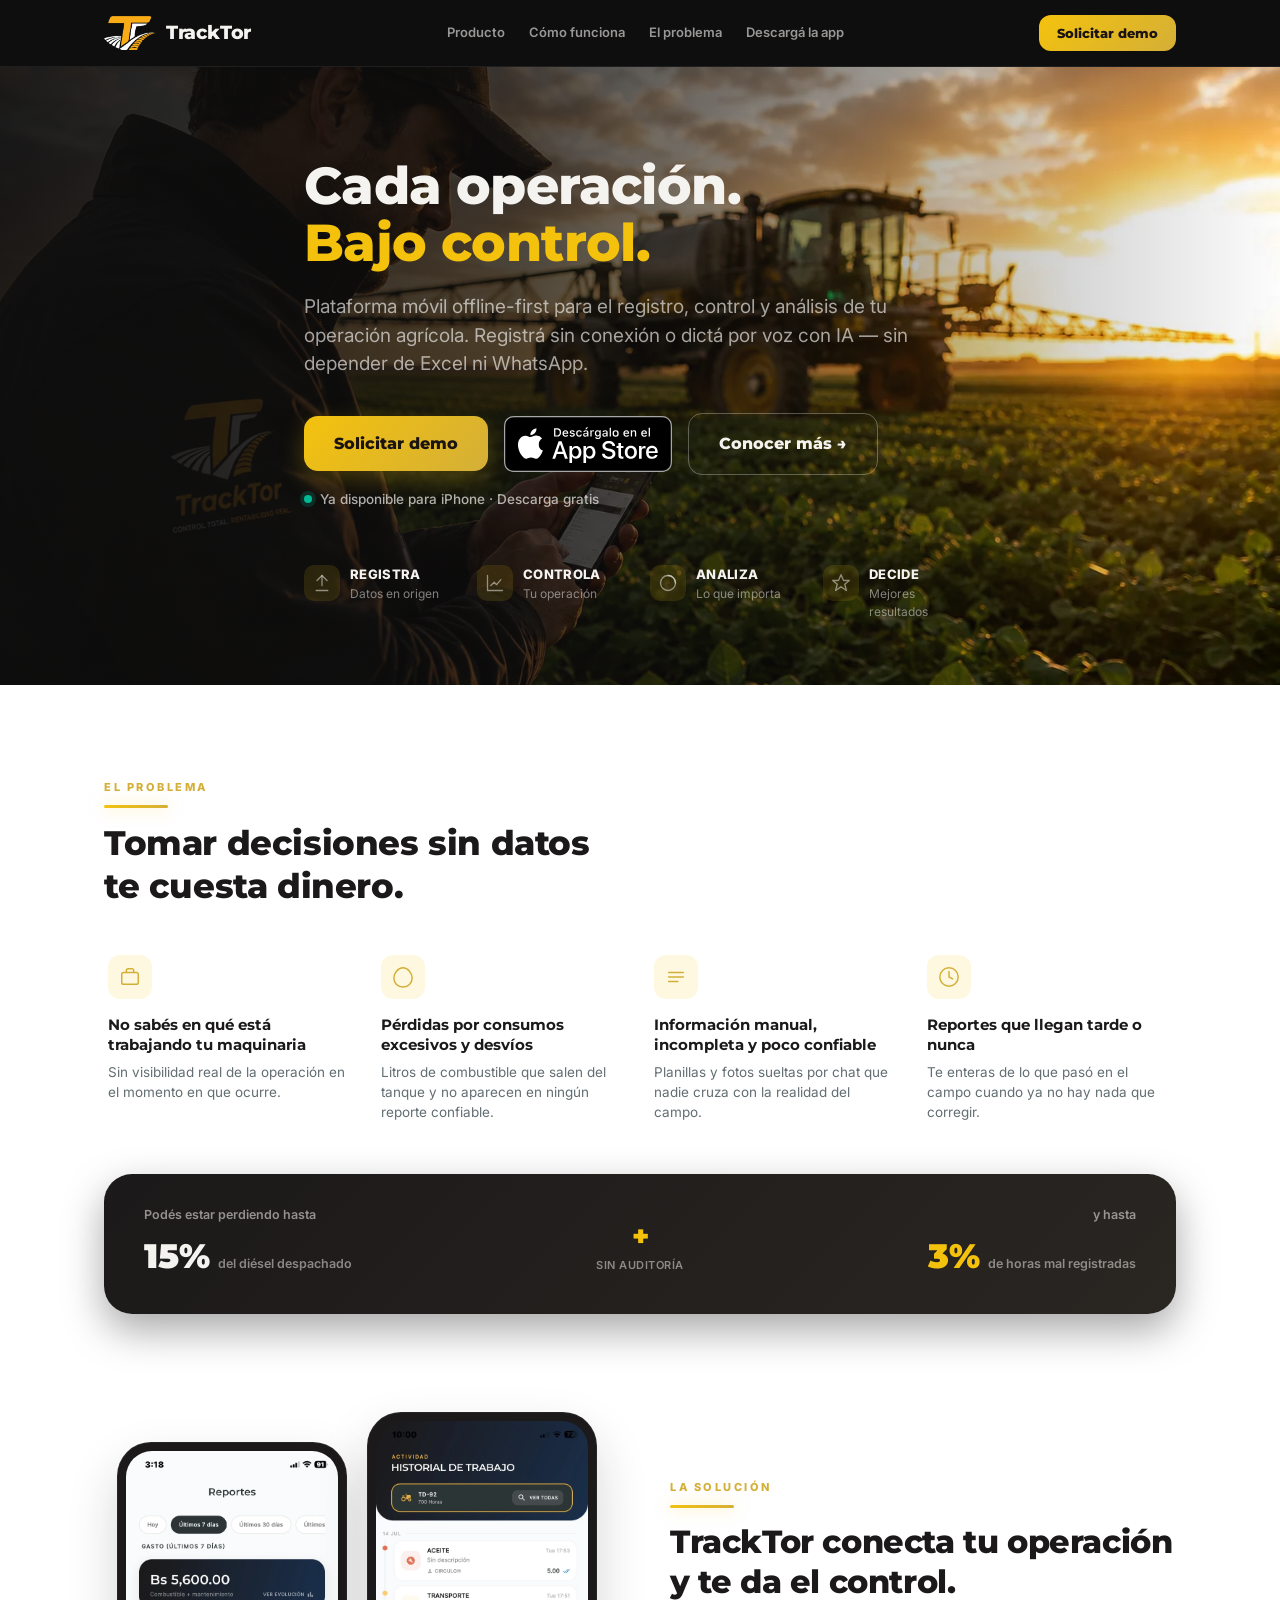
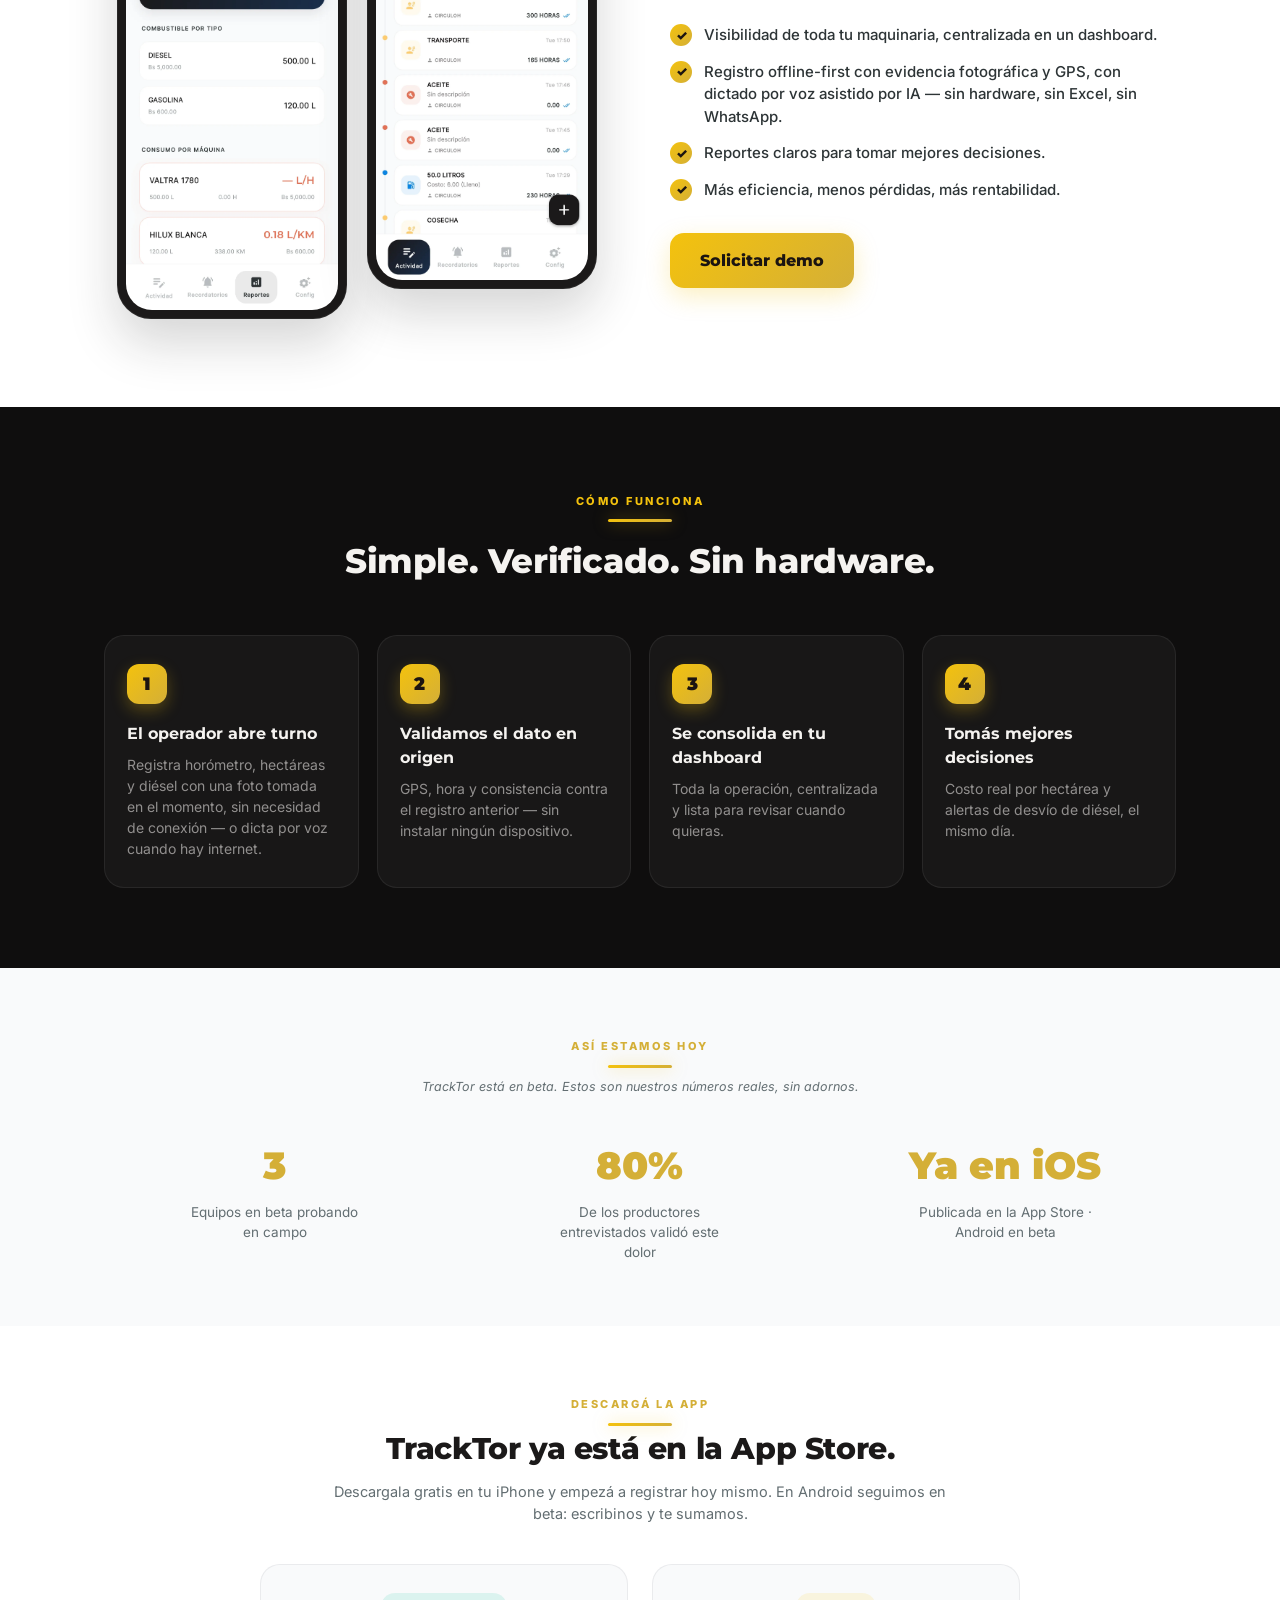
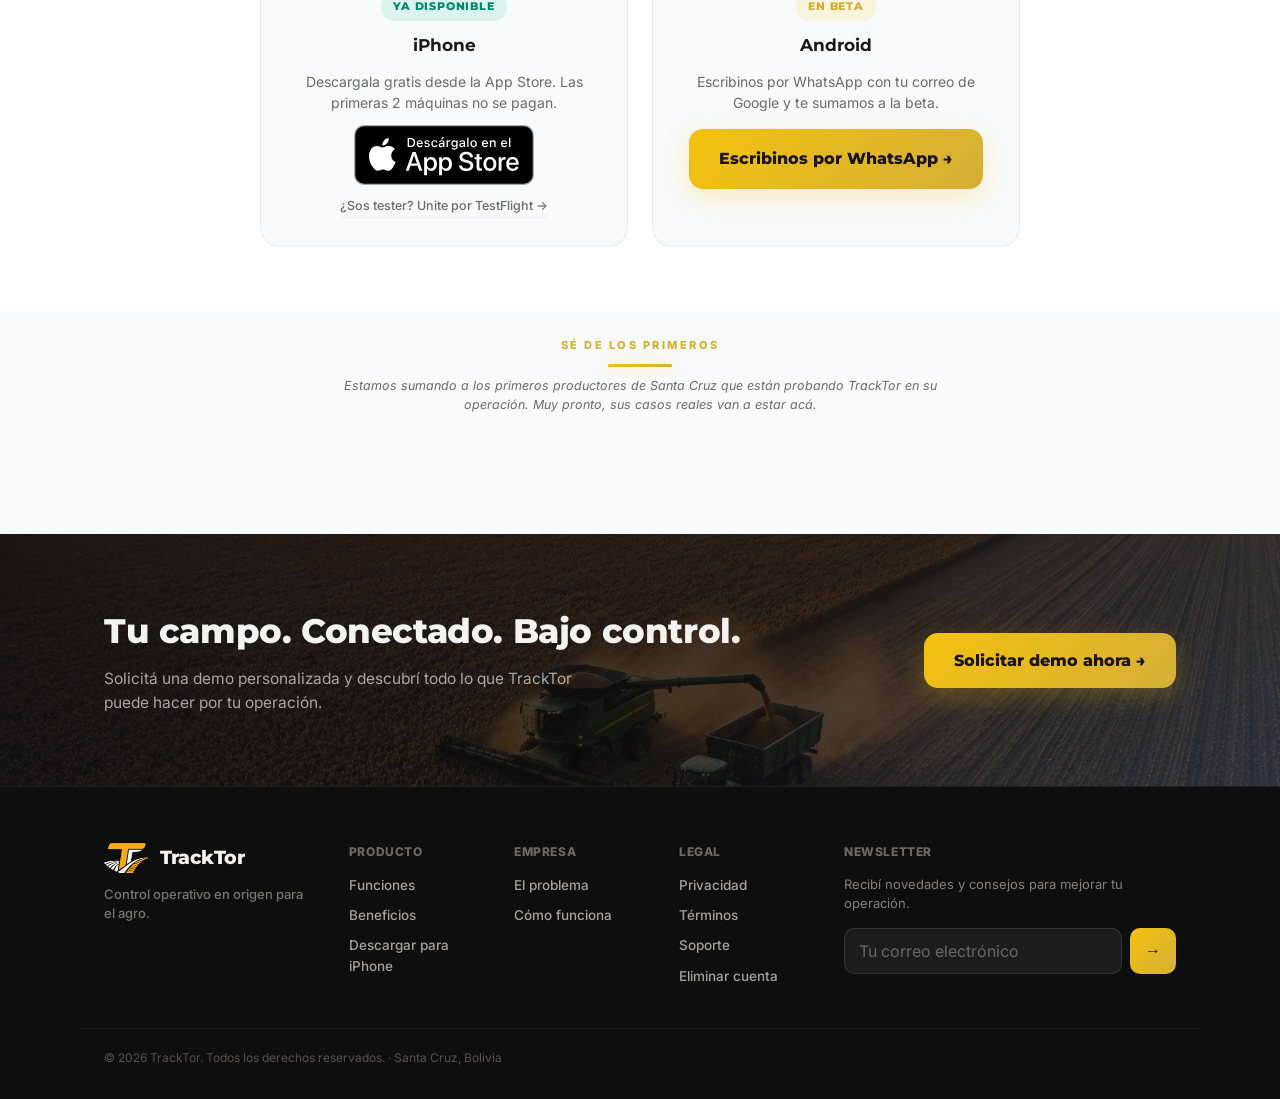
==== commit e1990087: "Landing: botón de descarga en la App Store (iOS ya publicada) La app iOS ya está publicada, así que " ====
--- a/index.html
+++ b/index.html
@@ -49,7 +49,7 @@
         <a href="#solution" class="nav__link">Producto</a>
         <a href="#how" class="nav__link">Cómo funciona</a>
         <a href="#problem" class="nav__link">El problema</a>
-        <a href="#beta" class="nav__link">Probá la beta</a>
+        <a href="#beta" class="nav__link">Descargá la app</a>
       </nav>
       <div class="nav__actions">
         <button class="btn btn--blue btn--sm" data-cta="nav">Solicitar demo</button>
@@ -72,8 +72,20 @@
       </p>
       <div class="hero__actions">
         <button class="btn btn--primary btn--lg" data-cta="hero">Solicitar demo</button>
+        <!-- Descarga directa: la app iOS ya está publicada (no usa data-cta,
+             ese atributo abre el modal de demo). -->
+        <a class="store-badge" href="https://apps.apple.com/bo/app/tracktor/id6781363801"
+           target="_blank" rel="noopener" data-store="ios"
+           aria-label="Descargar TrackTor en la App Store">
+          <img src="assets/app-store-badge-es.svg" alt="Descárgalo en el App Store"
+               width="120" height="40" />
+        </a>
         <a href="#how" class="btn btn--ghost btn--lg">Conocer más →</a>
       </div>
+      <p class="hero__store-note">
+        <span class="hero__store-dot"></span>
+        Ya disponible para iPhone · Descarga gratis
+      </p>
       <div class="hero__pillars">
         <div class="pillar">
           <span class="pillar__icon">
@@ -228,8 +240,8 @@
           <p>De los productores entrevistados validó este dolor</p>
         </div>
         <div class="results__item">
-          <div class="results__value">En revisión</div>
-          <p>Apps para App Store y Google Play</p>
+          <div class="results__value">Ya en iOS</div>
+          <p>Publicada en la App Store · Android en beta</p>
         </div>
       </div>
     </div>
@@ -239,20 +251,29 @@
   <section id="beta" class="beta">
     <div class="container">
       <div class="beta__head">
-        <span class="section-header speed-line">PROBÁ LA BETA</span>
-        <h2 class="beta__title">Instalá TrackTor hoy, antes de las tiendas.</h2>
-        <p class="beta__note">Las apps están en revisión en App Store y Google Play. Mientras tanto, sumate a la beta: te damos el acceso y te acompañamos en la instalación.</p>
+        <span class="section-header speed-line">DESCARGÁ LA APP</span>
+        <h2 class="beta__title">TrackTor ya está en la App Store.</h2>
+        <p class="beta__note">Descargala gratis en tu iPhone y empezá a registrar hoy mismo. En Android seguimos en beta: escribinos y te sumamos.</p>
       </div>
       <div class="beta__grid">
         <div class="beta__card">
+          <span class="beta__tag beta__tag--live">Ya disponible</span>
           <h3>iPhone</h3>
-          <p>Instalá TestFlight y unite con un toque. Acceso inmediato.</p>
-          <a class="btn btn--primary btn--lg" href="https://testflight.apple.com/join/FdZwEEea" target="_blank" rel="noopener">Unirme por TestFlight →</a>
+          <p>Descargala gratis desde la App Store. Las primeras 2 máquinas no se pagan.</p>
+          <a class="store-badge store-badge--lg" href="https://apps.apple.com/bo/app/tracktor/id6781363801"
+             target="_blank" rel="noopener" data-store="ios"
+             aria-label="Descargar TrackTor en la App Store">
+            <img src="assets/app-store-badge-es.svg" alt="Descárgalo en el App Store"
+                 width="120" height="40" />
+          </a>
+          <a class="beta__alt" href="https://testflight.apple.com/join/FdZwEEea"
+             target="_blank" rel="noopener" data-store="ios_testflight">¿Sos tester? Unite por TestFlight →</a>
         </div>
         <div class="beta__card">
+          <span class="beta__tag">En beta</span>
           <h3>Android</h3>
           <p>Escribinos por WhatsApp con tu correo de Google y te sumamos a la beta.</p>
-          <a class="btn btn--primary btn--lg" href="https://wa.me/59173620224?text=Hola%2C%20quiero%20probar%20la%20beta%20de%20Tracktor%20en%20Android.%20Mi%20correo%20de%20Google%20para%20el%20acceso%20es%3A%20" target="_blank" rel="noopener">Escribinos por WhatsApp →</a>
+          <a class="btn btn--primary btn--lg" href="https://wa.me/59173620224?text=Hola%2C%20quiero%20probar%20la%20beta%20de%20Tracktor%20en%20Android.%20Mi%20correo%20de%20Google%20para%20el%20acceso%20es%3A%20" target="_blank" rel="noopener" data-store="android">Escribinos por WhatsApp →</a>
         </div>
       </div>
     </div>
@@ -292,6 +313,7 @@
         <h4>Producto</h4>
         <a href="#solution">Funciones</a>
         <a href="#results">Beneficios</a>
+        <a href="https://apps.apple.com/bo/app/tracktor/id6781363801" target="_blank" rel="noopener" data-store="ios">Descargar para iPhone</a>
       </div>
       <div class="footer__col">
         <h4>Empresa</h4>
--- a/styles.css
+++ b/styles.css
@@ -134,6 +134,23 @@
 .btn--sm { padding: 10px 18px; font-size: 13px; border-radius: 12px; }
 .btn--block { width: 100%; }
 
+/* ---------------- Badge de tienda (App Store) ----------------
+   Arte oficial de Apple: no se re-colorea ni se deforma, solo se escala.
+   La altura del badge iguala la de .btn--lg para que la fila quede pareja. */
+.store-badge {
+  display: inline-flex;
+  align-items: center;
+  line-height: 0;              /* sin hueco fantasma bajo la imagen */
+  border-radius: 10px;
+  transition: transform 0.15s ease, box-shadow 0.2s ease;
+}
+.store-badge img { display: block; height: 56px; width: auto; }
+.store-badge--lg img { height: 60px; }
+.store-badge:active { transform: scale(0.98); }
+@media (hover: hover) {
+  .store-badge:hover { transform: translateY(-2px); box-shadow: 0 12px 28px rgba(0, 0, 0, 0.3); }
+}
+
 /* ---------------- Nav ---------------- */
 .nav {
   position: sticky;
@@ -224,8 +241,25 @@
   color: rgba(245, 243, 240, 0.65);
   max-width: 620px;
 }
-.hero__actions { margin-top: 34px; display: flex; gap: 16px; flex-wrap: wrap; }
+.hero__actions { margin-top: 34px; display: flex; gap: 16px; flex-wrap: wrap; align-items: center; }
 .hero__actions .btn { flex: 0 1 auto; }
+/* Refuerza que la app ya está publicada, justo debajo del badge. */
+.hero__store-note {
+  margin-top: 14px;
+  display: flex;
+  align-items: center;
+  gap: 8px;
+  font-size: 13.5px;
+  font-weight: 500;
+  color: rgba(245, 243, 240, 0.7);
+}
+.hero__store-dot {
+  width: 8px; height: 8px;
+  flex-shrink: 0;
+  border-radius: 50%;
+  background: var(--green);
+  box-shadow: 0 0 0 4px rgba(0, 184, 148, 0.18);
+}
 .hero__pillars {
   margin-top: 56px;
   display: grid;
@@ -466,6 +500,32 @@
 .beta__card h3 { font-size: 17px; font-weight: 700; color: var(--primary-dark); }
 .beta__card p { font-size: 14px; color: var(--secondary); line-height: 1.5; min-height: 42px; }
 .beta__card .btn { margin-top: 4px; }
+/* Estado de cada plataforma: iOS publicado vs Android todavía en beta. */
+.beta__tag {
+  font-family: "Montserrat", sans-serif;
+  font-size: 10.5px;
+  font-weight: 800;
+  letter-spacing: 0.8px;
+  text-transform: uppercase;
+  padding: 6px 12px;
+  border-radius: 999px;
+  background: var(--gold-soft);
+  color: var(--gold-deep);
+}
+.beta__tag--live {
+  background: rgba(0, 184, 148, 0.12);
+  color: #00876c;
+}
+/* Salida secundaria para testers: no compite con la descarga de la tienda. */
+.beta__alt {
+  font-size: 12.5px;
+  font-weight: 500;
+  color: var(--secondary);
+  text-decoration: none;
+  border-bottom: 1px solid var(--border-soft);
+  padding-bottom: 2px;
+}
+.beta__alt:hover { color: var(--gold-deep); border-bottom-color: var(--border-gold); }
 
 .testimonials { padding: 20px 0 80px; background: var(--bg); }
 .testimonials__head { text-align: center; max-width: 640px; margin: 0 auto 40px; }
